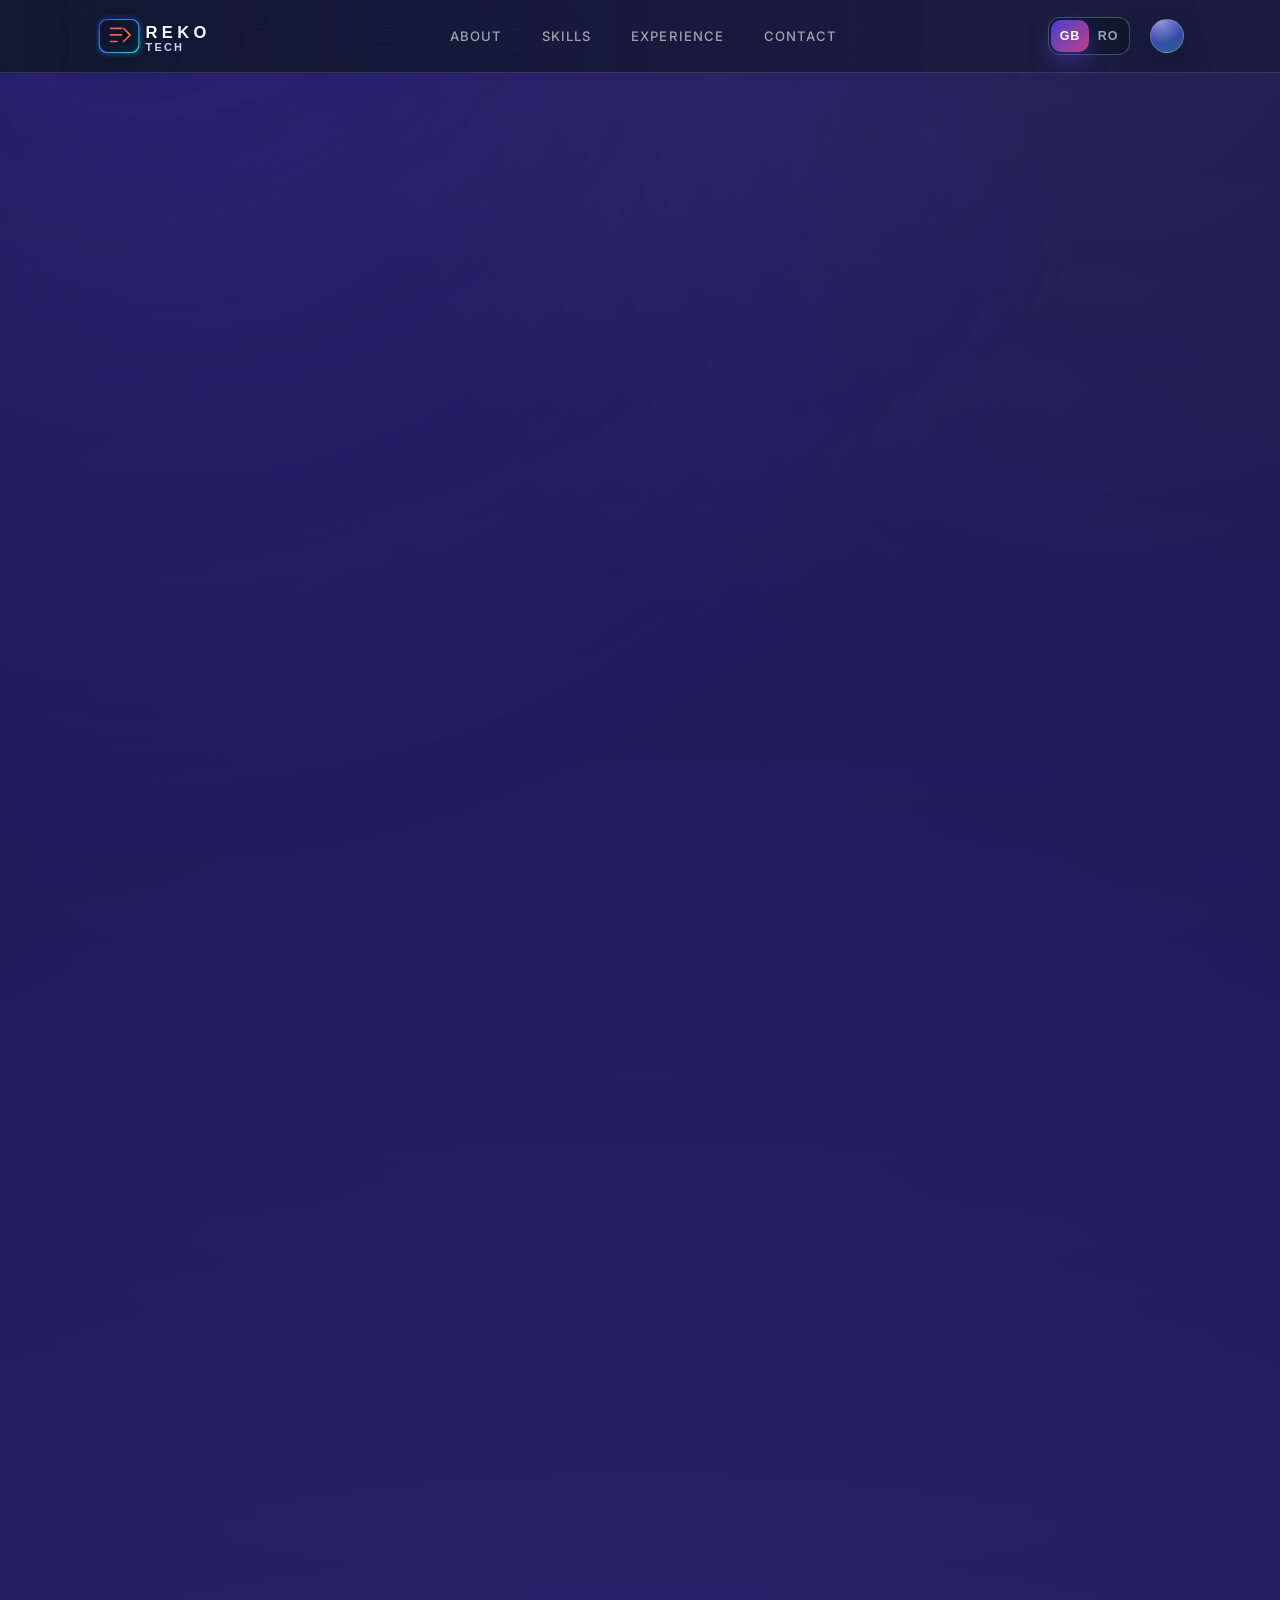
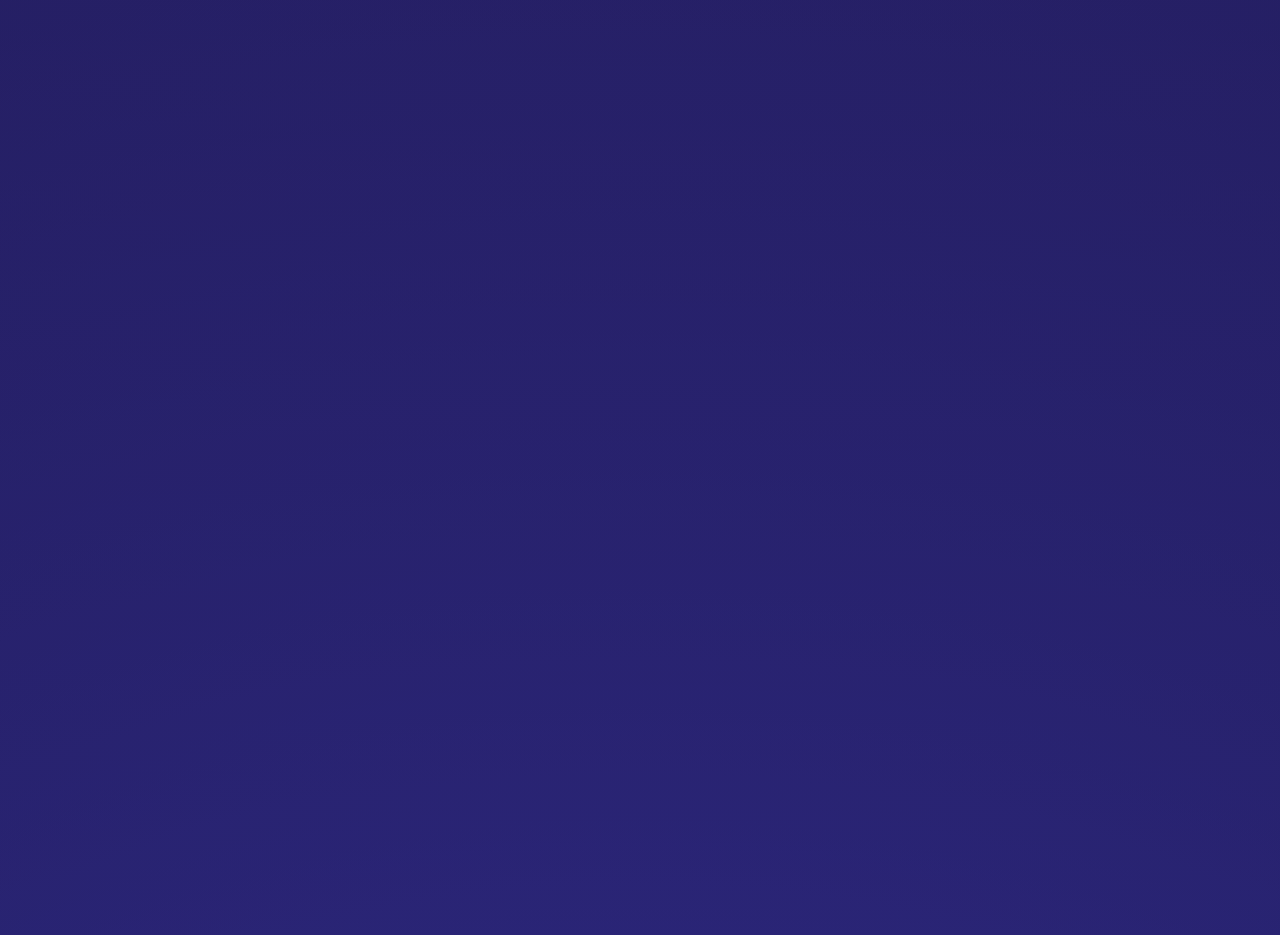
==== index.html @ 20caf622 "Add files via upload" ====
<!DOCTYPE html>
<html lang="en">
<head>
    <meta charset="UTF-8" />
    <meta name="viewport" content="width=device-width, initial-scale=1.0" />
    <title>Reko Tech</title>
    <link id="dynamic-favicon" rel="icon" type="image/svg+xml" href="" />
    <link rel="stylesheet" href="assets/css/styles.css" />
    <link rel="preconnect" href="https://fonts.googleapis.com" />
    <link rel="preconnect" href="https://fonts.gstatic.com" crossorigin />
    <link href="https://fonts.googleapis.com/css2?family=Inter:wght@300;400;500;600;700&display=swap" rel="stylesheet" />
</head>
<body>
    <div id="page-top"></div>
    <header class="site-header">
        <div class="page site-header-inner">
            <a class="site-logo" href="#page-top" aria-label="Reko Tech home">
                <img src="assets/img/reko-tech-logo.svg" alt="Reko Tech logo" />
            </a>
            <nav class="nav desktop-nav">
                <a href="#about" data-i18n="nav_about">About</a>
                <a href="#skills" data-i18n="nav_skills">Skills</a>
                <a href="#experience" data-i18n="nav_experience">Experience</a>
                <a href="#contact" data-i18n="nav_contact">Contact</a>
            </nav>
            <div class="header-actions">
                <button class="menu-toggle" aria-label="Toggle navigation" aria-controls="mobileNav" aria-expanded="false">
                    <span class="menu-line"></span>
                    <span class="menu-line"></span>
                    <span class="menu-line"></span>
                </button>
                <div class="lang-toggle" role="group" aria-label="Language toggle">
                    <button class="lang-btn active" type="button" data-lang="en" aria-pressed="true">GB</button>
                    <button class="lang-btn" type="button" data-lang="ro" aria-pressed="false">RO</button>
                </div>
                <button class="theme-toggle" aria-label="Toggle theme" data-i18n-aria="theme_toggle"></button>
            </div>
        </div>
    </header>
    <div class="mobile-nav-panel" id="mobileNav" aria-hidden="true">
        <div class="mobile-nav-glow"></div>
        <div class="mobile-nav-content">
            <div class="mobile-nav-header">
                <button class="mobile-nav-close" aria-label="Close navigation"></button>
            </div>
            <div class="mobile-nav-links">
                <a href="#page-top" data-i18n="nav_home">Home</a>
                <a href="#about" data-i18n="nav_about">About</a>
                <a href="#skills" data-i18n="nav_skills">Skills</a>
                <a href="#experience" data-i18n="nav_experience">Experience</a>
                <a href="#contact" data-i18n="nav_contact">Contact</a>
            </div>
        </div>
    </div>
    <div class="page">

        <main>
            <section class="hero" id="top">
                <div class="hero-grid">
                    <div class="hero-main">
                        <canvas class="hero-fluid hero-liquid"></canvas>
                        <p class="hero-tag" data-i18n="hero_tag">IT Consultant · Front-End · ServiceNow · Cloud · AI Prompt Engineer</p>
                        <h1 data-i18n="hero_title">IT professional turning complex problems into clean digital experiences.</h1>
                        <p class="hero-sub" data-i18n="hero_sub">
                            I help businesses design, build, and maintain modern web, mobile, and enterprise
                            solutions. From UX/UI to front-end and SQL, and on‑premise infrastructure.
                        </p>
                        <div class="hero-actions">
                            <a href="#contact" class="btn primary" data-i18n="hero_cta_primary">Contact me</a>
                            <a href="#experience" class="btn ghost" data-i18n="hero_cta_secondary">View 9 years of experience</a>
                        </div>
                        <div class="hero-meta">
                            <span data-i18n="hero_meta_1">9+ years in IT</span>
                            <span data-i18n="hero_meta_2">Web Developer &amp; Mobile</span>
                            <span data-i18n="hero_meta_3">Graphic Design &amp; Art</span>
                        </div>
                    </div>
                    <aside class="hero-card">
                        <canvas class="hero-fluid hero-liquid"></canvas>
                        <div class="hero-pill" data-i18n="hero_pill">Currently available for remote & on‑site work</div>
                        <h2 data-i18n="hero_card_title">Tech snapshot</h2>
                        <ul class="hero-list">
                            <li data-i18n="hero_li_1">Web design, UX/UI, presentation websites</li>
                            <li data-i18n="hero_li_2">Front end &amp; SQL development</li>
                            <li data-i18n="hero_li_3">WordPress, Shopify, custom integrations</li>
                            <li data-i18n="hero_li_4">ServiceNow development &amp; administration</li>
                            <li data-i18n="hero_li_5">Data manipulation, Excel analysis, automation</li>
                            <li data-i18n="hero_li_6">Mobile Applications Development</li>
                            <li data-i18n="hero_li_7">Local IT, Service Desk and Customer Service</li>
                            <li data-i18n="hero_li_8">Active Directory, Exchange, and other Microsoft products</li>
                            <li data-i18n="hero_li_9">Cloud Computing, AWS, Azure, and other cloud services</li>
                            <li data-i18n="hero_li_10">Graphic Design and art</li>
                        </ul>
                    </aside>
                </div>
            </section>

            <section class="section" id="about">
                <div class="section-header">
                    <h2 data-i18n="about_title">About</h2>
                    <p data-i18n="about_sub">9 years across web, infrastructure, and enterprise IT.</p>
                </div>
                <div class="about-grid">
                    <p data-i18n="about_body_1">
                        Hello, my name is Bogdan Cameniță and I am an IT professional with 9+ years of hands‑on experience across software
                        development, IT operations, and digital transformation. I move comfortably between
                        design, code, and infrastructure and a background in Customer Service.
                    </p>
                    <p data-i18n="about_body_2">
                        My work ranges from crafting fast, responsive presentation websites and mobile
                        apps to configuring ServiceNow, Active Directory, Exchange, and business
                        applications. I focus on reliable delivery, clear communication, and solutions that
                        are maintainable long‑term.
                    </p>
                </div>
            </section>

            <section class="section" id="skills">
                <div class="section-header">
                    <h2 data-i18n="skills_title">Core skills</h2>
                    <p data-i18n="skills_sub">End‑to‑end IT delivery, from pixels to production.</p>
                </div>
                <div class="pill-grid">
                    <article class="pill-card">
                        <h3 data-i18n="skills_card1_title">Web &amp; Mobile</h3>
                        <ul>
                            <li data-i18n="skills_card1_li1">Web design &amp; UX/UI</li>
                            <li data-i18n="skills_card1_li2">Front end &amp; back end development</li>
                            <li data-i18n="skills_card1_li3">Responsive presentation websites</li>
                            <li data-i18n="skills_card1_li4">Phone apps &amp; APIs</li>
                        </ul>
                    </article>
                    <article class="pill-card">
                        <h3 data-i18n="skills_card2_title">Platforms &amp; Integrations</h3>
                        <ul>
                            <li data-i18n="skills_card2_li1">WordPress, Shopify, custom themes</li>
                            <li data-i18n="skills_card2_li2">ServiceNow development &amp; administration</li>
                            <li data-i18n="skills_card2_li3">REST integrations &amp; automation</li>
                            <li data-i18n="skills_card2_li4">Microsoft Exchange, AD, SaaS tools</li>
                        </ul>
                    </article>
                    <article class="pill-card">
                        <h3 data-i18n="skills_card3_title">Business &amp; Data</h3>
                        <ul>
                            <li data-i18n="skills_card3_li1">Financial app setup (e.g. SmartBill)</li>
                            <li data-i18n="skills_card3_li2">Business application roll‑outs</li>
                            <li data-i18n="skills_card3_li3">Excel power‑user, data analysis</li>
                            <li data-i18n="skills_card3_li4">Data manipulation &amp; reporting</li>  
                        </ul>
                    </article>
                    <article class="pill-card">
                        <h3 data-i18n="skills_card4_title">IT Operations</h3>
                        <ul>
                            <li data-i18n="skills_card4_li1">Windows installation &amp; licensing</li>
                            <li data-i18n="skills_card4_li2">Asset management &amp; inventory</li>
                            <li data-i18n="skills_card4_li3">On‑prem &amp; hybrid environments</li>
                            <li data-i18n="skills_card4_li4">Monitoring, troubleshooting</li>
                            <li data-i18n="skills_card4_li5">Local IT, Service Desk and Customer Service</li>
                        </ul>
                    </article>
                </div>
            </section>

            <section class="section" id="experience">
                <div class="section-header">
                    <h2 data-i18n="experience_title">Experience</h2>
                </div>
                <div class="timeline">
                    <article class="timeline-item">
                        <div class="timeline-meta">
                            <span class="timeline-period" data-i18n="exp1_period">Jan 2025 – Present</span>
                            <span class="timeline-role" data-i18n="exp1_role">Senior Technical Engineer – Aurachain</span>
                        </div>
                        <p data-i18n="exp1_desc">
                            Operating the Aurachain low-code platform, troubleshooting and resolving
                            production incidents, and implementing applications on Aurachain.
                        </p>
                    </article>
                    <article class="timeline-item">
                        <div class="timeline-meta">
                            <span class="timeline-period" data-i18n="exp2_period">Feb 2022 – May 2024</span>
                            <span class="timeline-role" data-i18n="exp2_role">Senior Technical Engineer – Oracle Romania, Bucharest</span>
                        </div>
                        <p data-i18n="exp2_desc">
                            Part of the EMEA Fusion B2B Service team, covering Fusion Service Cloud components
                            and performance issues to ensure a smooth and reliable customer experience.
                            Worked with HCM, SCM, Finance and other Oracle Fusion Cloud applications.
                        </p>
                    </article>
                    <article class="timeline-item">
                        <div class="timeline-meta">
                            <span class="timeline-period" data-i18n="exp3_period">Jul 2021 – Aug 2021</span>
                            <span class="timeline-role" data-i18n="exp3_role">ServiceNow Developer – Infosys, Bucharest</span>
                        </div>
                        <p data-i18n="exp3_desc">
                            Developed and configured ServiceNow modules and workflows, implemented catalog
                            items and custom business rules, and supported integrations with existing IT
                            systems while following best practices and documentation standards.
                        </p>
                    </article>
                    <article class="timeline-item">
                        <div class="timeline-meta">
                            <span class="timeline-period" data-i18n="exp4_period">Nov 2020 – Apr 2021</span>
                            <span class="timeline-role" data-i18n="exp4_role">ServiceNow Administrator – Stefanini, Bucharest</span>
                        </div>
                        <p data-i18n="exp4_desc">
                            Administered and optimized ServiceNow instances, customized forms and lists,
                            maintained user and group management, and supported incident, problem and change
                            management processes for enterprise customers.
                        </p>
                    </article>
                    <article class="timeline-item">
                        <div class="timeline-meta">
                            <span class="timeline-period" data-i18n="exp5_period">Dec 2018 – Nov 2020</span>
                            <span class="timeline-role" data-i18n="exp5_role">Service Desk Engineer L1/2 – Stefanini, Bucharest</span>
                        </div>
                        <p data-i18n="exp5_desc">
                            Provided L1/L2 support for end users, troubleshooting hardware, software, and
                            network issues, documenting incidents, and collaborating with higher-level teams
                            to restore services within agreed SLAs.
                        </p>
                    </article>
                    <article class="timeline-item">
                        <div class="timeline-meta">
                            <span class="timeline-period" data-i18n="exp6_period">Sep 2016 – Mar 2018</span>
                            <span class="timeline-role" data-i18n="exp6_role">Spirit Order Support Escalations – CGS Romania</span>
                        </div>
                        <p data-i18n="exp6_desc">
                            Handled complex Order Management escalations, investigated incidents across
                            billing, logistics, and delivery flows, and acted as a point of contact between
                            customers and internal technical teams.
                        </p>
                    </article>
                </div>
            </section>

            <section class="section" id="contact">
                <div class="section-header">
                    <h2 data-i18n="contact_title">Contact</h2>
                    <p data-i18n="contact_sub">Tell me briefly what you need and I’ll get back with concrete options.</p>
                </div>
                <div class="contact-grid">
                    <form
                        id="contactForm"
                        class="contact-form"
                        name="contact"
                        method="POST"
                        data-netlify="true"
                        netlify-honeypot="bot-field"
                        autocomplete="on"
                    >
                        <input type="hidden" name="form-name" value="contact" />
                        <div class="honeypot" aria-hidden="true">
                            <label>
                                Don’t fill this out if you’re human:
                                <input name="bot-field" type="text" tabindex="-1" />
                            </label>
                        </div>
                        <div class="field-row">
                            <div class="field">
                                <label for="name" data-i18n="contact_name_label">Name</label>
                                <input id="name" name="name" type="text" placeholder="Your name" data-i18n-placeholder="contact_name_placeholder" required />
                            </div>
                            <div class="field">
                                <label for="email" data-i18n="contact_email_label">Email</label>
                                <input id="email" name="email" type="email" placeholder="you@example.com" data-i18n-placeholder="contact_email_placeholder" required />
                            </div>
                        </div>
                        <div class="field-row">
                            <div class="field">
                                <label for="company" data-i18n="contact_company_label">Company (optional)</label>
                                <input id="company" name="company" type="text" placeholder="Your company" data-i18n-placeholder="contact_company_placeholder" />
                            </div>
                            <div class="field">
                                <label for="topic" data-i18n="contact_topic_label">What do you need?</label>
                                <select id="topic" name="topic">
                                    <option data-i18n="contact_topic_opt1">Presentation website</option>
                                    <option data-i18n="contact_topic_opt2">Full‑stack project</option>
                                    <option data-i18n="contact_topic_opt3">ServiceNow / ITSM</option>
                                    <option data-i18n="contact_topic_opt4">Data &amp; Excel / reporting</option>
                                    <option data-i18n="contact_topic_opt5">IT infrastructure &amp; setup</option>
                                    <option data-i18n="contact_topic_opt6">Other / not sure yet</option>
                                </select>
                            </div>
                        </div>
                        <div class="field">
                            <label for="message" data-i18n="contact_message_label">Project details</label>
                            <textarea id="message" name="message" rows="4" placeholder="Short description, goals, timelines..." data-i18n-placeholder="contact_message_placeholder"></textarea>
                        </div>
                        <button class="btn primary full" type="submit" data-i18n="contact_submit">Send request</button>
                        <p class="form-status" id="contactStatus" aria-live="polite"></p>
                    </form>
                    <aside class="contact-aside">
                        <h3 data-i18n="contact_links_title">Direct links</h3>
                        <div class="contact-links">
                            <a class="contact-link-card github" href="https://github.com/bogdanca" target="_blank" rel="noopener">
                                <span class="contact-icon">GH</span>
                                <div class="contact-link-body">
                                    <strong data-i18n="contact_github_title">GitHub</strong>
                                    <p data-i18n="contact_github_desc">Peek at current builds, experiments, and in-progress ideas.</p>
                                </div>
                                <span class="contact-link-arrow">↗</span>
                            </a>
                            <a class="contact-link-card linkedin" href="https://www.linkedin.com/in/bogdan-camenita" target="_blank" rel="noopener">
                                <span class="contact-icon">in</span>
                                <div class="contact-link-body">
                                    <strong data-i18n="contact_linkedin_title">LinkedIn</strong>
                                    <p data-i18n="contact_linkedin_desc">See recommendations, roles, and the full IT journey.</p>
                                </div>
                                <span class="contact-link-arrow">↗</span>
                            </a>
                            <a
                                class="contact-link-card gmail"
                                href="#"
                                data-email="Y2FtZW5pdGFib2dkYW5AZ21haWwuY29t"
                                data-email-scheme="mailto"
                            >
                                <span class="contact-icon">✉</span>
                                <div class="contact-link-body">
                                    <strong data-i18n="contact_gmail_title">Gmail</strong>
                                    <p data-i18n="contact_gmail_desc">Drop a direct brief and get a reply with tailored next steps.</p>
                                </div>
                                <span class="contact-link-arrow">→</span>
                            </a>
                        </div>
                    </aside>
                </div>
            </section>

        </main>

        <footer class="site-footer">
            <span>© <span id="year"></span> <span data-i18n="footer_note">Reko Tech. All rights reserved.</span></span>
        </footer>
    </div>

    <script src="assets/js/main.js"></script>
</body>
</html>
---- assets/css/styles.css ----
:root {
  --bg: #050816;
  --bg-elevated: #070b1c;
  --bg-soft: #0e1224;
  --accent: #4f46e5;
  --accent-soft: rgba(79, 70, 229, 0.2);
  --accent-strong: #a855f7;
  --text: #f9fafb;
  --text-soft: #9ca3af;
  --border-subtle: rgba(148, 163, 184, 0.25);
  --shadow-soft: 0 18px 60px rgba(15, 23, 42, 0.75);
  --radius-lg: 18px;
  --radius-pill: 999px;
  --nav-blur: blur(20px);
  --bg-grad-highlight: #1c1440;
  --bg-grad-base: #050816;
  --bg-pulse-color: rgba(79, 70, 229, 0.28);
  --pulse-speed: 1.9s;
  --tilt-rotate-pitch: 0deg;
  --tilt-rotate-roll: 0deg;
  --tilt-shift-x: 0px;
  --tilt-shift-y: 0px;
  --tilt-bg-shift-x: 0px;
  --tilt-bg-shift-y: 0px;
  --bg-pointer-x: 50%;
  --bg-pointer-y: 30%;
  --bg-pointer-color-rgb: 79, 70, 229;
  --liquid-shift-multiplier: 1;
  --liquid-rotate-multiplier: 1;
}

@media (pointer: coarse) {
  :root {
    --liquid-shift-multiplier: 2.4;
    --liquid-rotate-multiplier: 1.8;
  }
}

html.theme-2 {
  /* Green / teal variant */
  --bg: #020617;
  --bg-elevated: #020617;
  --bg-soft: #020617;
  --accent: #22c55e;
  --accent-soft: rgba(34, 197, 94, 0.22);
  --accent-strong: #22d3ee;
  --text: #f9fafb;
  --text-soft: #9ca3af;
  --border-subtle: rgba(55, 65, 81, 0.7);
  --bg-pointer-color-rgb: 34, 197, 94;
}

html.theme-3 {
  /* Warm orange / amber variant */
  --bg: #030712;
  --bg-elevated: #090814;
  --bg-soft: #111827;
  --accent: #f97316;
  --accent-soft: rgba(249, 115, 22, 0.2);
  --accent-strong: #facc15;
  --text: #fefce8;
  --text-soft: #fbbf24;
  --border-subtle: rgba(251, 191, 36, 0.45);
  --bg-pointer-color-rgb: 249, 115, 22;
}

html.theme-4 {
  /* Blue / cyan variant */
  --bg: #020617;
  --bg-elevated: #020617;
  --bg-soft: #0b1220;
  --accent: #3b82f6;
  --accent-soft: rgba(59, 130, 246, 0.22);
  --accent-strong: #22d3ee;
  --text: #e0f2fe;
  --text-soft: #93c5fd;
  --border-subtle: rgba(59, 130, 246, 0.45);
  --bg-pointer-color-rgb: 59, 130, 246;
}

html.theme-5 {
  /* Magenta / purple variant */
  --bg: #050013;
  --bg-elevated: #080021;
  --bg-soft: #13072e;
  --accent: #ec4899;
  --accent-soft: rgba(236, 72, 153, 0.22);
  --accent-strong: #a855f7;
  --text: #fdf2ff;
  --text-soft: #f9a8d4;
  --border-subtle: rgba(236, 72, 153, 0.45);
  --bg-pointer-color-rgb: 236, 72, 153;
}

* {
  box-sizing: border-box;
  user-select: none;
}

html,
body {
  margin: 0;
  padding: 0;
  font-family: "Inter", system-ui, -apple-system, BlinkMacSystemFont, "Segoe UI", sans-serif;
  color: var(--text);
}

body {
  min-height: 100vh;
  background:
      radial-gradient(circle at var(--bg-pointer-x) var(--bg-pointer-y),
        rgba(var(--bg-pointer-color-rgb), 0.55) 0%,
        rgba(var(--bg-pointer-color-rgb), 0.35) 18%,
        rgba(var(--bg-pointer-color-rgb), 0.12) 42%,
        rgba(var(--bg-pointer-color-rgb), 0.04) 60%,
        transparent 75%),
      radial-gradient(circle at top, var(--bg-grad-highlight) 0%, var(--bg-grad-base) 45%, #000 100%);
  position: relative;
  z-index: 0;
  overflow-x: hidden;
}

body::before {
  content: "";
  position: fixed;
  inset: -10% -10% 0 -10%;
  background: radial-gradient(circle at 20% 0%, var(--bg-pulse-color), transparent 60%),
    radial-gradient(circle at 80% 10%, rgba(255, 255, 255, 0.05), transparent 50%);
  z-index: -1;
  pointer-events: none;
  filter: blur(0px);
  opacity: 0.85;
  animation: bgPulse var(--pulse-speed) ease-in-out infinite;
  transform: translate3d(var(--tilt-bg-shift-x), var(--tilt-bg-shift-y), 0) scale(1.05);
  transition: transform 0.45s ease;
}

body.mobile-nav-open {
  overflow: hidden;
}

body.fast-heartbeat {
  --pulse-speed: 1.2s;
}

body.tilt-enabled .hero-liquid {
  will-change: transform;
  transform: translate3d(
      calc(var(--tilt-shift-x) * var(--liquid-shift-multiplier)),
      calc(var(--tilt-shift-y) * var(--liquid-shift-multiplier)),
      0)
    rotateX(calc(var(--tilt-rotate-pitch) * var(--liquid-rotate-multiplier)))
    rotateY(calc(var(--tilt-rotate-roll) * var(--liquid-rotate-multiplier)));
  transition: transform 0.25s ease;
}

@keyframes bgPulse {
  0% {
    transform: scale(1);
  }
  50% {
    transform: scale(1.05);
  }
  100% {
    transform: scale(1);
  }
}

.page {
  max-width: 1120px;
  margin: 0 auto;
  padding: 0 16px 40px;
}

.site-header .page {
  padding: 0 16px;
}

.section {
  margin-top: 72px;
  content-visibility: auto;
  contain-intrinsic-size: auto 640px;
}

.section-header {
  display: flex;
  flex-direction: column;
  gap: 4px;
  margin-bottom: 24px;
}

#about .section-header {
  align-items: center;
  text-align: center;
}

#skills .section-header {
  align-items: center;
  text-align: center;
}

#experience .section-header {
  align-items: center;
  text-align: center;
}

#contact .section-header {
  align-items: center;
  text-align: center;
}

.section-header h2 {
  font-size: 1.15rem;
  text-transform: uppercase;
  letter-spacing: 0.12em;
  color: var(--text-soft);
}

.section-header p {
  margin: 0;
  font-size: 1.1rem;
  color: var(--text);
}

.site-header {
  position: sticky;
  top: 0;
  z-index: 20;
  padding: 10px 0;
  margin: 0 0 28px;
  background: linear-gradient(to right, rgba(15, 23, 42, 0.9), rgba(15, 23, 42, 0.5));
  backdrop-filter: var(--nav-blur);
  border-bottom: 1px solid rgba(148, 163, 184, 0.25);
}

.site-header-inner {
  display: flex;
  align-items: center;
  justify-content: space-between;
  gap: 16px;
}

.site-logo {
  display: inline-flex;
  align-items: center;
  justify-content: flex-start;
  padding: 4px 0;
  position: relative;
  isolation: isolate;
}

.site-logo::after {
  content: "";
  position: absolute;
  inset: -6px;
  border-radius: 16px;
  background: radial-gradient(circle, rgba(79, 70, 229, 0.25), transparent 60%);
  opacity: 0;
  transition: opacity 0.3s ease, transform 0.3s ease;
  z-index: -1;
}

.site-logo img {
  height: 44px;
  width: auto;
  display: block;
  filter: drop-shadow(0 8px 18px rgba(15, 23, 42, 0.7));
  transition: transform 0.4s ease;
}

.site-logo:hover::after {
  opacity: 1;
  transform: scale(1.08);
}

.site-logo:hover img {
  transform: translateY(-2px) scale(1.01);
}

.header-actions {
  display: flex;
  align-items: center;
  gap: 12px;
}

.lang-toggle {
  display: inline-flex;
  align-items: center;
  border-radius: 12px;
  padding: 2px;
  background: rgba(15, 23, 42, 0.65);
  border: 1px solid rgba(148, 163, 184, 0.4);
  box-shadow: inset 0 0 10px rgba(15, 23, 42, 0.6);
  margin-right: 8px;
}

.lang-btn {
  width: 38px;
  height: 32px;
  border: none;
  border-radius: 10px;
  background: transparent;
  color: var(--text-soft);
  font-size: 0.78rem;
  font-weight: 600;
  letter-spacing: 0.08em;
  text-transform: uppercase;
  cursor: pointer;
  transition: color 0.2s ease, background 0.2s ease, box-shadow 0.2s ease;
}

.lang-btn.active {
  background: linear-gradient(135deg, rgba(79, 70, 229, 0.9), rgba(236, 72, 153, 0.8));
  color: white;
  box-shadow: 0 10px 22px rgba(79, 70, 229, 0.45);
}

.lang-btn:not(.active):hover {
  color: var(--text);
}

@media (max-width: 720px) {
  .header-actions {
    gap: 10px;
  }

  .lang-toggle {
    order: 1;
  }

  .theme-toggle {
    order: 2;
    margin-left: 0;
  }

  .menu-toggle {
    order: 3;
  }
}

.logo-mark {
  width: 36px;
  height: 36px;
  border-radius: 12px;
  border: 1px solid rgba(148, 163, 184, 0.5);
  display: flex;
  align-items: center;
  justify-content: center;
  font-weight: 600;
  font-size: 0.85rem;
  letter-spacing: 0.18em;
  text-transform: uppercase;
  background: radial-gradient(circle at top left, rgba(79, 70, 229, 0.32), transparent 65%);
}

.nav {
  flex: 1;
  display: flex;
  align-items: center;
  justify-content: center;
  gap: 12px;
}

.menu-toggle {
  display: none;
  width: 42px;
  height: 42px;
  border-radius: 14px;
  border: 1px solid rgba(148, 163, 184, 0.45);
  background: radial-gradient(circle at 30% 15%, rgba(248, 250, 252, 0.18), transparent 65%),
    linear-gradient(145deg, rgba(6, 11, 25, 0.95), rgba(15, 23, 42, 0.85));
  box-shadow: 0 12px 28px rgba(2, 6, 23, 0.65);
  cursor: pointer;
  position: relative;
  overflow: hidden;
  transition: transform 0.2s ease, box-shadow 0.2s ease, border-color 0.2s ease;
}

.menu-toggle::after {
  content: "";
  position: absolute;
  inset: 0;
  border-radius: inherit;
  background: radial-gradient(circle at 70% 0%, rgba(79, 70, 229, 0.32), transparent 55%);
  mix-blend-mode: screen;
  pointer-events: none;
}

.menu-toggle .menu-line {
  position: absolute;
  left: 50%;
  width: 24px;
  height: 2px;
  background: linear-gradient(90deg, var(--accent), var(--accent-strong));
  border-radius: 999px;
  box-shadow: 0 0 8px rgba(79, 70, 229, 0.5);
  transform-origin: center;
  transition: transform 0.3s ease, opacity 0.3s ease;
}

.menu-toggle .menu-line:nth-child(1) {
  transform: translate(-50%, -8px);
}

.menu-toggle .menu-line:nth-child(2) {
  transform: translate(-50%, 0);
}

.menu-toggle .menu-line:nth-child(3) {
  transform: translate(-50%, 8px);
}

.menu-toggle.active {
  border-color: rgba(236, 72, 153, 0.7);
  box-shadow: 0 16px 36px rgba(236, 72, 153, 0.25);
}

.menu-toggle.active .menu-line:nth-child(1) {
  transform: translate(-50%, 0) rotate(45deg);
}

.menu-toggle.active .menu-line:nth-child(2) {
  opacity: 0;
}

.menu-toggle.active .menu-line:nth-child(3) {
  transform: translate(-50%, 0) rotate(-45deg);
}

.theme-toggle {
  margin-left: auto;
}

.nav a {
  position: relative;
  display: inline-flex;
  align-items: center;
  justify-content: center;
  font-size: 0.82rem;
  font-weight: 500;
  letter-spacing: 0.08em;
  text-transform: uppercase;
  color: var(--text-soft);
  text-decoration: none;
  padding: 7px 14px;
  border-radius: 999px;
  overflow: hidden;
  transition: color 0.18s ease, background 0.18s ease;
}

.nav a:hover {
  color: var(--text);
  background: rgba(15, 23, 42, 0.9);
}

.mobile-nav-panel {
  position: fixed;
  inset: 0;
  z-index: 19;
  pointer-events: none;
  opacity: 0;
  transition: opacity 0.3s ease;
}

.mobile-nav-panel.active {
  pointer-events: auto;
  opacity: 1;
}

.mobile-nav-glow {
  position: absolute;
  inset: 0;
  background: radial-gradient(circle at top, rgba(15, 23, 42, 0.85), rgba(2, 6, 23, 0.98));
  backdrop-filter: blur(14px);
}

.mobile-nav-content {
  position: absolute;
  top: 58px;
  right: 16px;
  left: 16px;
  border-radius: 18px;
  padding: 20px;
  border: 1px solid rgba(148, 163, 184, 0.4);
  background: linear-gradient(145deg, rgba(15, 23, 42, 0.98), rgba(15, 23, 42, 0.92));
  box-shadow: 0 28px 70px rgba(2, 6, 23, 0.55);
  transform: translateY(-12px);
  opacity: 0;
  transition: transform 0.35s cubic-bezier(0.22, 1, 0.36, 1), opacity 0.25s ease;
}

.mobile-nav-panel.active .mobile-nav-content {
  transform: translateY(0);
  opacity: 1;
}

.mobile-nav-header {
  display: flex;
  align-items: center;
  justify-content: space-between;
  margin-bottom: 14px;
}

.mobile-nav-header p {
  text-transform: uppercase;
  letter-spacing: 0.2em;
  font-size: 0.75rem;
  color: rgba(226, 232, 240, 0.8);
  margin: 0;
}

.mobile-nav-close {
  width: 32px;
  height: 32px;
  border-radius: 10px;
  border: 1px solid rgba(148, 163, 184, 0.5);
  background: linear-gradient(120deg, rgba(15, 23, 42, 0.95), rgba(15, 23, 42, 0.85));
  position: relative;
  cursor: pointer;
}

.mobile-nav-close::before,
.mobile-nav-close::after {
  content: "";
  position: absolute;
  top: 50%;
  left: 50%;
  width: 14px;
  height: 1.6px;
  background: linear-gradient(90deg, #f97316, #a855f7);
  transform-origin: center;
}

.mobile-nav-close::before {
  transform: translate(-50%, -50%) rotate(45deg);
}

.mobile-nav-close::after {
  transform: translate(-50%, -50%) rotate(-45deg);
}

.mobile-nav-links {
  display: flex;
  flex-direction: column;
  gap: 12px;
  margin-bottom: 18px;
}

.mobile-nav-links a {
  display: flex;
  align-items: center;
  justify-content: space-between;
  padding: 12px 14px;
  border-radius: 12px;
  text-decoration: none;
  color: var(--text);
  background: rgba(15, 23, 42, 0.7);
  border: 1px solid rgba(148, 163, 184, 0.35);
  transition: transform 0.18s ease, border-color 0.18s ease;
}

.mobile-nav-links a::after {
  content: "→";
  font-size: 0.8rem;
  color: var(--text-soft);
}

.mobile-nav-links a:hover {
  transform: translateX(4px);
  border-color: rgba(236, 72, 153, 0.8);
}

.mobile-nav-cta {
  border-radius: 14px;
  padding: 14px;
  border: 1px dashed rgba(148, 163, 184, 0.5);
  text-align: center;
  background: rgba(15, 23, 42, 0.8);
}

.mobile-nav-cta p {
  margin: 10px 0 0;
  font-size: 0.78rem;
  color: var(--text-soft);
}

body.mobile-nav-open {
  overflow: hidden;
}

.theme-toggle {
  width: 34px;
  height: 34px;
  border-radius: 999px;
  border: 1px solid rgba(148, 163, 184, 0.45);
  background: radial-gradient(circle at 30% 0%, rgba(244, 244, 245, 0.48), transparent 60%),
    radial-gradient(circle at 70% 120%, rgba(56, 189, 248, 0.42), rgba(79, 70, 229, 0.8));
  box-shadow: 0 10px 30px rgba(15, 23, 42, 0.65);
  cursor: pointer;
  animation: heartbeat var(--pulse-speed) ease-in-out infinite;
}

@keyframes heartbeat {
  0% {
    transform: scale(1);
    box-shadow: 0 10px 30px rgba(15, 23, 42, 0.6);
  }
  25% {
    transform: scale(1.04);
    box-shadow: 0 12px 32px rgba(79, 70, 229, 0.75);
  }
  40% {
    transform: scale(0.99);
    box-shadow: 0 9px 26px rgba(15, 23, 42, 0.65);
  }
  60% {
    transform: scale(1.03);
    box-shadow: 0 11px 31px rgba(79, 70, 229, 0.72);
  }
  100% {
    transform: scale(1);
    box-shadow: 0 10px 30px rgba(15, 23, 42, 0.6);
  }
}

@keyframes bgPulse {
  0% {
    transform: scale(1);
    opacity: 0.75;
    filter: blur(0px);
  }
  25% {
    transform: scale(1.015);
    opacity: 0.92;
    filter: blur(1px);
  }
  50% {
    transform: scale(1.03);
    opacity: 1;
    filter: blur(2px);
  }
  75% {
    transform: scale(1.015);
    opacity: 0.92;
    filter: blur(1px);
  }
  100% {
    transform: scale(1);
    opacity: 0.75;
    filter: blur(0px);
  }
}

html.theme-2 {
  --bg-grad-highlight: #032c1a;
  --bg-grad-base: #010b05;
  --bg-pulse-color: rgba(34, 197, 94, 0.25);
}

html.theme-2 .hero-main {
  background: radial-gradient(circle at top left, rgba(34, 197, 94, 0.4), transparent 55%),
    radial-gradient(circle at bottom right, rgba(34, 211, 238, 0.38), transparent 50%),
    linear-gradient(to bottom right, rgba(15, 23, 42, 0.98), rgba(15, 23, 42, 0.95));
}

html.theme-2 .hero-list li::before {
  background: radial-gradient(circle, #22c55e, #22d3ee);
}

html.theme-2 .pill-card {
  background: radial-gradient(circle at top left, rgba(34, 197, 94, 0.25), transparent 60%),
    linear-gradient(to bottom right, rgba(15, 23, 42, 0.98), rgba(15, 23, 42, 0.9));
}

html.theme-2 .service-card {
  background: radial-gradient(circle at top right, rgba(34, 211, 238, 0.18), transparent 55%),
    linear-gradient(to bottom right, rgba(15, 23, 42, 0.98), rgba(15, 23, 42, 0.92));
}

html.theme-2 .timeline-item::before {
  background: radial-gradient(circle, rgba(34, 197, 94, 0.6), transparent 70%);
}

html.theme-2 .theme-toggle {
  border-color: rgba(74, 222, 128, 0.9);
  background: radial-gradient(circle at 30% 0%, rgba(236, 253, 245, 0.7), transparent 55%),
    radial-gradient(circle at 70% 120%, rgba(34, 197, 94, 0.6), rgba(34, 211, 238, 0.7));
}

html.theme-3 {
  --bg-grad-highlight: #301306;
  --bg-grad-base: #090611;
  --bg-pulse-color: rgba(249, 115, 22, 0.28);
}

html.theme-3 .hero-main {
  background: radial-gradient(circle at top left, rgba(249, 115, 22, 0.45), transparent 55%),
    radial-gradient(circle at bottom right, rgba(250, 204, 21, 0.35), transparent 50%),
    linear-gradient(to bottom right, rgba(24, 20, 14, 0.98), rgba(15, 23, 42, 0.96));
}

html.theme-3 .hero-list li::before {
  background: radial-gradient(circle, #f97316, #facc15);
}

html.theme-3 .pill-card {
  background: radial-gradient(circle at top left, rgba(249, 115, 22, 0.28), transparent 60%),
    linear-gradient(to bottom right, rgba(24, 20, 14, 0.98), rgba(15, 23, 42, 0.92));
}

html.theme-3 .service-card {
  background: radial-gradient(circle at top right, rgba(250, 204, 21, 0.18), transparent 55%),
    linear-gradient(to bottom right, rgba(24, 20, 14, 0.98), rgba(15, 23, 42, 0.92));
}

html.theme-3 .timeline-item::before {
  background: radial-gradient(circle, rgba(249, 115, 22, 0.6), transparent 70%);
}

html.theme-3 .theme-toggle {
  border-color: rgba(251, 191, 36, 0.9);
  background: radial-gradient(circle at 30% 0%, rgba(254, 249, 195, 0.9), transparent 55%),
    radial-gradient(circle at 70% 120%, rgba(249, 115, 22, 0.7), rgba(250, 204, 21, 0.7));
}

html.theme-4 {
  --bg-grad-highlight: #081a3d;
  --bg-grad-base: #020617;
  --bg-pulse-color: rgba(59, 130, 246, 0.25);
}

html.theme-4 .hero-main {
  background: radial-gradient(circle at top left, rgba(59, 130, 246, 0.5), transparent 55%),
    radial-gradient(circle at bottom right, rgba(34, 211, 238, 0.35), transparent 50%),
    linear-gradient(to bottom right, rgba(15, 23, 42, 0.98), rgba(15, 23, 42, 0.96));
}

html.theme-4 .hero-list li::before {
  background: radial-gradient(circle, #3b82f6, #22d3ee);
}

html.theme-4 .pill-card {
  background: radial-gradient(circle at top left, rgba(59, 130, 246, 0.28), transparent 60%),
    linear-gradient(to bottom right, rgba(15, 23, 42, 0.98), rgba(15, 23, 42, 0.9));
}

html.theme-4 .service-card {
  background: radial-gradient(circle at top right, rgba(37, 99, 235, 0.18), transparent 55%),
    linear-gradient(to bottom right, rgba(15, 23, 42, 0.98), rgba(15, 23, 42, 0.92));
}

html.theme-4 .timeline-item::before {
  background: radial-gradient(circle, rgba(37, 99, 235, 0.6), transparent 70%);
}

html.theme-4 .theme-toggle {
  border-color: rgba(59, 130, 246, 0.9);
  background: radial-gradient(circle at 30% 0%, rgba(219, 234, 254, 0.9), transparent 55%),
    radial-gradient(circle at 70% 120%, rgba(59, 130, 246, 0.7), rgba(34, 211, 238, 0.7));
}

html.theme-5 {
  --bg-grad-highlight: #2b0b26;
  --bg-grad-base: #050013;
  --bg-pulse-color: rgba(236, 72, 153, 0.28);
}

html.theme-5 .hero-main {
  background: radial-gradient(circle at top left, rgba(236, 72, 153, 0.5), transparent 55%),
    radial-gradient(circle at bottom right, rgba(168, 85, 247, 0.45), transparent 50%),
    linear-gradient(to bottom right, rgba(15, 23, 42, 0.98), rgba(15, 23, 42, 0.96));
}

html.theme-5 .hero-list li::before {
  background: radial-gradient(circle, #ec4899, #a855f7);
}

html.theme-5 .pill-card {
  background: radial-gradient(circle at top left, rgba(236, 72, 153, 0.28), transparent 60%),
    linear-gradient(to bottom right, rgba(15, 23, 42, 0.98), rgba(15, 23, 42, 0.9));
}

html.theme-5 .service-card {
  background: radial-gradient(circle at top right, rgba(192, 38, 211, 0.22), transparent 55%),
    linear-gradient(to bottom right, rgba(15, 23, 42, 0.98), rgba(15, 23, 42, 0.92));
}

html.theme-5 .timeline-item::before {
  background: radial-gradient(circle, rgba(236, 72, 153, 0.6), transparent 70%);
}

html.theme-5 .theme-toggle {
  border-color: rgba(236, 72, 153, 0.9);
  background: radial-gradient(circle at 30% 0%, rgba(253, 242, 248, 0.9), transparent 55%),
    radial-gradient(circle at 70% 120%, rgba(236, 72, 153, 0.7), rgba(168, 85, 247, 0.7));
}

.hero {
  margin-top: 20px;
  content-visibility: auto;
  contain-intrinsic-size: auto 560px;
}

.hero-grid {
  display: grid;
  grid-template-columns: minmax(0, 2.1fr) minmax(0, 1.4fr);
  gap: 24px;
}

.hero-main {
  padding: 26px 22px 24px;
  border-radius: 20px;
  background: radial-gradient(circle at top left, rgba(59, 130, 246, 0.45), transparent 55%),
    radial-gradient(circle at bottom right, rgba(236, 72, 153, 0.35), transparent 50%),
    linear-gradient(to bottom right, rgba(15, 23, 42, 0.95), rgba(15, 23, 42, 0.98));
  box-shadow: var(--shadow-soft);
  border: 1px solid rgba(148, 163, 184, 0.5);
  position: relative;
  overflow: hidden;
}

.hero-main canvas.hero-fluid {
  position: absolute;
  inset: 0;
  width: 100%;
  height: 100%;
  pointer-events: none;
  z-index: 0;
  mix-blend-mode: screen;
}

.hero-main > * {
  position: relative;
  z-index: 1;
}

.hero-card {
  position: relative;
  overflow: hidden;
}

.hero-card canvas.hero-fluid {
  position: absolute;
  inset: 0;
  width: 100%;
  height: 100%;
  pointer-events: none;
  z-index: 0;
  mix-blend-mode: screen;
}

.hero-card > * {
  position: relative;
  z-index: 1;
}

.hero-main::before {
  content: "";
  position: absolute;
  inset: -40%;
  background: radial-gradient(circle, rgba(248, 250, 252, 0.03) 0, transparent 65%);
  opacity: 0.9;
  mix-blend-mode: soft-light;
  pointer-events: none;
}

.hero-tag {
  font-size: 0.8rem;
  letter-spacing: 0.2em;
  text-transform: uppercase;
  color: rgba(226, 232, 240, 0.9);
  margin: 0 0 10px;
  display: inline-flex;
  flex-wrap: wrap;
  gap: 0.35em;
}

.hero-main h1 {
  margin: 0 0 10px;
  font-size: clamp(1.9rem, 2.4vw, 2.4rem);
  line-height: 1.2;
}

.hero-sub {
  margin: 0 0 18px;
  font-size: 0.98rem;
  color: rgba(226, 232, 240, 0.9);
}

.hero-actions {
  display: flex;
  flex-wrap: wrap;
  gap: 10px;
  margin-bottom: 18px;
}

.btn {
  border-radius: 999px;
  border: 1px solid transparent;
  padding: 8px 16px;
  font-size: 0.9rem;
  font-weight: 500;
  cursor: pointer;
  text-decoration: none;
  display: inline-flex;
  align-items: center;
  justify-content: center;
  gap: 6px;
  transition: transform 0.11s ease, box-shadow 0.11s ease, background 0.18s ease, border-color 0.18s ease,
    color 0.18s ease;
}

.btn.primary {
  background: linear-gradient(120deg, #4f46e5, #6366f1, #f97316);
  border-color: rgba(191, 219, 254, 0.55);
  color: white;
  box-shadow: 0 15px 38px rgba(79, 70, 229, 0.75);
}

.btn.primary:hover {
  transform: translateY(-1px);
  box-shadow: 0 18px 48px rgba(79, 70, 229, 0.9);
}

.btn.ghost {
  background: rgba(15, 23, 42, 0.85);
  border-color: rgba(148, 163, 184, 0.7);
  color: var(--text-soft);
}

.btn.ghost:hover {
  background: rgba(15, 23, 42, 1);
  color: var(--text);
}

.btn.full {
  width: 100%;
}

.hero-meta {
  display: flex;
  flex-wrap: wrap;
  gap: 10px;
  font-size: 0.78rem;
}

.hero-meta span {
  padding: 6px 11px;
  border-radius: 999px;
  background: rgba(15, 23, 42, 0.85);
  border: 1px solid rgba(148, 163, 184, 0.4);
  color: rgba(226, 232, 240, 0.9);
}

.hero-card {
  padding: 20px 18px;
  border-radius: 20px;
  background: linear-gradient(to bottom right, rgba(15, 23, 42, 0.92), rgba(15, 23, 42, 0.98));
  border: 1px solid rgba(148, 163, 184, 0.45);
  box-shadow: 0 18px 50px rgba(15, 23, 42, 0.85);
}

.hero-pill {
  display: inline-flex;
  align-items: center;
  gap: 8px;
  padding: 6px 12px;
  border-radius: 999px;
  background: rgba(34, 197, 94, 0.07);
  border: 1px solid rgba(34, 197, 94, 0.55);
  color: rgba(74, 222, 128, 0.95);
  font-size: 0.8rem;
  margin-bottom: 14px;
}

.hero-card h2 {
  margin: 0 0 10px;
  font-size: 1rem;
}

.hero-list {
  list-style: none;
  padding: 0;
  margin: 0;
  display: flex;
  flex-direction: column;
  gap: 6px;
  font-size: 0.9rem;
  color: var(--text-soft);
}

.hero-list li::before {
  content: "";
  display: inline-block;
  width: 6px;
  height: 6px;
  border-radius: 999px;
  margin-right: 8px;
  background: radial-gradient(circle, #4f46e5, #f97316);
}

.about-grid {
  display: grid;
  grid-template-columns: repeat(2, minmax(0, 1fr));
  gap: 20px;
  padding: 20px 18px;
  border-radius: var(--radius-lg);
  border: 1px solid var(--border-subtle);
  background: linear-gradient(to right, rgba(15, 23, 42, 0.96), rgba(15, 23, 42, 0.88));
}

.about-grid p {
  margin: 0;
  font-size: 0.97rem;
  color: rgba(226, 232, 240, 0.92);
}

.pill-grid {
  display: grid;
  grid-template-columns: repeat(4, minmax(0, 1fr));
  gap: 16px;
}

.pill-card {
  border-radius: var(--radius-lg);
  padding: 16px 14px 14px;
  background: radial-gradient(circle at top left, rgba(79, 70, 229, 0.3), transparent 60%),
    linear-gradient(to bottom right, rgba(15, 23, 42, 0.96), rgba(15, 23, 42, 0.9));
  border: 1px solid rgba(148, 163, 184, 0.55);
  box-shadow: 0 14px 36px rgba(15, 23, 42, 0.75);
  position: relative;
  overflow: hidden;
  transition: transform 0.35s cubic-bezier(0.22, 1, 0.36, 1), box-shadow 0.35s ease;
  animation: pillIdle 7s ease-in-out infinite;
}

.pill-card::before,
.pill-card::after {
  content: "";
  position: absolute;
  inset: -40%;
  border-radius: 50%;
  background: radial-gradient(circle, rgba(79, 70, 229, 0.4), transparent 70%);
  opacity: 0.18;
  animation: pillOrbit 14s linear infinite;
}

.pill-card::after {
  animation-duration: 10s;
  animation-direction: reverse;
  opacity: 0.12;
}

.pill-card:hover,
.pill-card:focus-within {
  transform: translateY(-6px) scale(1.015);
  box-shadow: 0 24px 50px rgba(15, 23, 42, 0.85);
  animation-play-state: paused;
}

.pill-card:hover::before,
.pill-card:hover::after,
.pill-card:focus-within::before,
.pill-card:focus-within::after {
  opacity: 0.35;
  filter: blur(6px);
}

@keyframes pillIdle {
  0% {
    transform: translateY(0);
  }
  50% {
    transform: translateY(-4px);
  }
  100% {
    transform: translateY(0);
  }
}

@keyframes pillOrbit {
  0% {
    transform: rotate(0deg) scale(1);
  }
  50% {
    transform: rotate(180deg) scale(1.08);
  }
  100% {
    transform: rotate(360deg) scale(1);
  }
}

.pill-card h3 {
  margin: 0 0 6px;
  font-size: 0.95rem;
  text-align: center;
}

.pill-card ul {
  margin: 0;
  padding-left: 16px;
  font-size: 0.87rem;
  color: var(--text-soft);
}

.services-grid {
  display: grid;
  grid-template-columns: repeat(2, minmax(0, 1fr));
  gap: 18px;
}

.service-card {
  border-radius: var(--radius-lg);
  padding: 18px 16px 14px;
  background: radial-gradient(circle at top right, rgba(248, 250, 252, 0.05), transparent 55%),
    linear-gradient(to bottom right, rgba(15, 23, 42, 0.97), rgba(15, 23, 42, 0.9));
  border: 1px solid rgba(148, 163, 184, 0.6);
}

.service-card h3 {
  margin: 0 0 6px;
  font-size: 0.98rem;
}

.service-card p {
  margin: 0 0 8px;
  font-size: 0.9rem;
  color: var(--text-soft);
}

.service-card ul {
  margin: 0;
  padding-left: 16px;
  font-size: 0.85rem;
  color: rgba(226, 232, 240, 0.9);
}

.timeline {
  display: grid;
  gap: 14px;
}

.timeline-item {
  border-radius: var(--radius-lg);
  padding: 16px 14px 12px;
  background: linear-gradient(135deg, rgba(15, 23, 42, 0.96), rgba(15, 23, 42, 0.9));
  border: 1px solid rgba(148, 163, 184, 0.55);
  position: relative;
  overflow: hidden;
  transition: transform 0.35s cubic-bezier(0.22, 1, 0.36, 1), box-shadow 0.35s ease;
  animation: pillIdle 8s ease-in-out infinite;
}

.timeline-item::before {
  content: "";
  position: absolute;
  left: -32px;
  top: -32px;
  width: 96px;
  height: 96px;
  border-radius: 40px;
  background: radial-gradient(circle, rgba(79, 70, 229, 0.6), transparent 70%);
  opacity: 0.32;
  animation: pillOrbit 16s linear infinite;
}

.timeline-item::after {
  content: "";
  position: absolute;
  inset: -20% 40% 40% -10%;
  border-radius: 50%;
  background: radial-gradient(circle, rgba(236, 72, 153, 0.25), transparent 70%);
  opacity: 0.16;
  animation: pillOrbit 12s linear infinite;
}

.timeline-item:hover,
.timeline-item:focus-within {
  transform: translateY(-6px) scale(1.01);
  box-shadow: 0 26px 55px rgba(15, 23, 42, 0.85);
  animation-play-state: paused;
}

.timeline-item:hover::before,
.timeline-item:hover::after,
.timeline-item:focus-within::before,
.timeline-item:focus-within::after {
  opacity: 0.4;
  filter: blur(4px);
}

.timeline-meta {
  display: flex;
  flex-wrap: wrap;
  gap: 8px;
  margin-bottom: 8px;
  position: relative;
  z-index: 1;
}

.timeline-period {
  font-size: 0.78rem;
  text-transform: uppercase;
  letter-spacing: 0.16em;
  color: rgba(148, 163, 184, 0.9);
}

.timeline-role {
  font-size: 0.9rem;
  font-weight: 500;
}

.timeline-item p {
  margin: 0;
  font-size: 0.9rem;
  color: rgba(226, 232, 240, 0.92);
  position: relative;
  z-index: 1;
}

.contact-grid {
  display: grid;
  grid-template-columns: minmax(0, 1.8fr) minmax(0, 1.2fr);
  gap: 18px;
  align-items: flex-start;
}

.contact-form {
  border-radius: var(--radius-lg);
  padding: 18px 16px 14px;
  background: linear-gradient(to bottom right, rgba(15, 23, 42, 0.97), rgba(15, 23, 42, 0.9));
  border: 1px solid rgba(148, 163, 184, 0.6);
}

.field-row {
  display: grid;
  grid-template-columns: repeat(2, minmax(0, 1fr));
  gap: 10px;
}

.field {
  display: flex;
  flex-direction: column;
  gap: 4px;
  margin-bottom: 10px;
}

.field label {
  font-size: 0.8rem;
  color: var(--text-soft);
}

input,
select,
textarea {
  border-radius: 10px;
  border: 1px solid rgba(148, 163, 184, 0.55);
  background: rgba(15, 23, 42, 0.96);
  color: var(--text);
  padding: 8px 9px;
  font-family: inherit;
  font-size: 0.87rem;
}

input:focus,
select:focus,
textarea:focus {
  outline: none;
  border-color: rgba(129, 140, 248, 0.9);
  box-shadow: 0 0 0 1px rgba(129, 140, 248, 0.8);
}

textarea {
  resize: vertical;
  min-height: 96px;
}

.contact-note {
  margin: 6px 0 0;
  font-size: 0.78rem;
  color: var(--text-soft);
}

.contact-aside {
  border-radius: var(--radius-lg);
  padding: 16px 14px;
  background: linear-gradient(135deg, rgba(15, 23, 42, 0.96), rgba(15, 23, 42, 0.9));
  border: 1px dashed rgba(148, 163, 184, 0.7);
  font-size: 0.87rem;
}

.contact-aside h3 {
  margin: 0 0 8px;
  font-size: 0.95rem;
}

.contact-links {
  display: flex;
  flex-direction: column;
  gap: 12px;
}

.contact-link-card {
  position: relative;
  display: flex;
  align-items: center;
  gap: 12px;
  padding: 14px 12px;
  border-radius: 16px;
  border: 1px solid rgba(148, 163, 184, 0.35);
  text-decoration: none;
  color: var(--text);
  background: linear-gradient(135deg, rgba(15, 23, 42, 0.95), rgba(6, 11, 25, 0.9));
  overflow: hidden;
  transition: transform 0.2s ease, border-color 0.2s ease, box-shadow 0.2s ease;
}

.contact-link-card::before {
  content: "";
  position: absolute;
  inset: 0;
  border-radius: inherit;
  background: radial-gradient(circle at 20% 20%, rgba(79, 70, 229, 0.4), transparent 70%);
  opacity: 0;
  transition: opacity 0.3s ease;
  pointer-events: none;
}

.contact-link-card:hover,
.contact-link-card:focus-visible {
  transform: translateY(-2px);
  border-color: rgba(236, 72, 153, 0.75);
  box-shadow: 0 18px 38px rgba(15, 23, 42, 0.75);
}

.contact-link-card:hover::before,
.contact-link-card:focus-visible::before {
  opacity: 1;
}

.contact-icon {
  width: 40px;
  height: 40px;
  border-radius: 12px;
  display: inline-flex;
  align-items: center;
  justify-content: center;
  font-weight: 600;
  letter-spacing: 0.08em;
  background: rgba(15, 23, 42, 0.7);
  border: 1px solid rgba(148, 163, 184, 0.5);
  animation: linkPulse 2.5s ease-in-out infinite;
}

.contact-link-body {
  flex: 1;
}

.contact-link-body strong {
  display: block;
  font-size: 0.95rem;
  margin-bottom: 2px;
}

.contact-link-body p {
  margin: 0;
  font-size: 0.83rem;
  color: var(--text-soft);
}

.contact-link-arrow {
  font-size: 1.2rem;
  color: var(--text-soft);
  transition: transform 0.2s ease;
}

.contact-link-card:hover .contact-link-arrow,
.contact-link-card:focus-visible .contact-link-arrow {
  transform: translateX(4px);
}

.contact-link-card.github .contact-icon {
  background: linear-gradient(135deg, rgba(79, 70, 229, 0.3), rgba(24, 24, 27, 0.95));
  border-color: rgba(79, 70, 229, 0.6);
}

.contact-link-card.linkedin .contact-icon {
  text-transform: uppercase;
  font-weight: 700;
  background: linear-gradient(135deg, rgba(59, 130, 246, 0.35), rgba(24, 24, 27, 0.95));
  border-color: rgba(59, 130, 246, 0.65);
  color: #bfdbfe;
}

.contact-link-card.gmail .contact-icon {
  background: linear-gradient(135deg, rgba(249, 115, 22, 0.35), rgba(24, 24, 27, 0.95));
  border-color: rgba(249, 115, 22, 0.7);
}

.contact-hint {
  margin: 12px 0 0;
  font-size: 0.78rem;
  color: var(--text-soft);
  text-align: center;
}

@keyframes linkPulse {
  0% {
    box-shadow: 0 0 0 0 rgba(79, 70, 229, 0.6);
  }
  70% {
    box-shadow: 0 0 0 8px rgba(79, 70, 229, 0);
  }
  100% {
    box-shadow: 0 0 0 0 rgba(79, 70, 229, 0);
  }
}

.contact-aside ul {
  margin: 0 0 10px;
  padding-left: 16px;
  color: var(--text-soft);
}

.contact-pill {
  border-radius: var(--radius-lg);
  padding: 10px 10px;
  background: rgba(15, 23, 42, 0.95);
  border: 1px solid rgba(148, 163, 184, 0.7);
  font-size: 0.8rem;
}

.site-footer {
  margin-top: 56px;
  padding-top: 16px;
  border-top: 1px solid rgba(148, 163, 184, 0.4);
  font-size: 0.8rem;
  display: flex;
  flex-wrap: wrap;
  gap: 8px;
  color: var(--text-soft);
}

@media (max-width: 960px) {
  .hero-grid {
    grid-template-columns: minmax(0, 1fr);
  }

  .contact-grid {
    grid-template-columns: minmax(0, 1fr);
  }

  .pill-grid {
    grid-template-columns: repeat(2, minmax(0, 1fr));
  }

  .services-grid {
    grid-template-columns: minmax(0, 1fr);
  }

  .desktop-nav {
    display: none;
  }

  .menu-toggle {
    display: inline-flex;
    align-items: center;
    justify-content: center;
  }

  .site-logo {
    justify-content: flex-start;
  }
}

@media (max-width: 640px) {
  .page {
    padding-inline: 14px;
  }

  .site-header {
    padding-inline: 0;
  }

  .nav {
    display: none;
  }

  .hero-main {
    padding: 22px 18px;
  }

  .section {
    margin-top: 56px;
  }

  .about-grid {
    grid-template-columns: minmax(0, 1fr);
  }

  .pill-grid {
    grid-template-columns: minmax(0, 1fr);
  }

  .field-row {
    grid-template-columns: minmax(0, 1fr);
  }
}
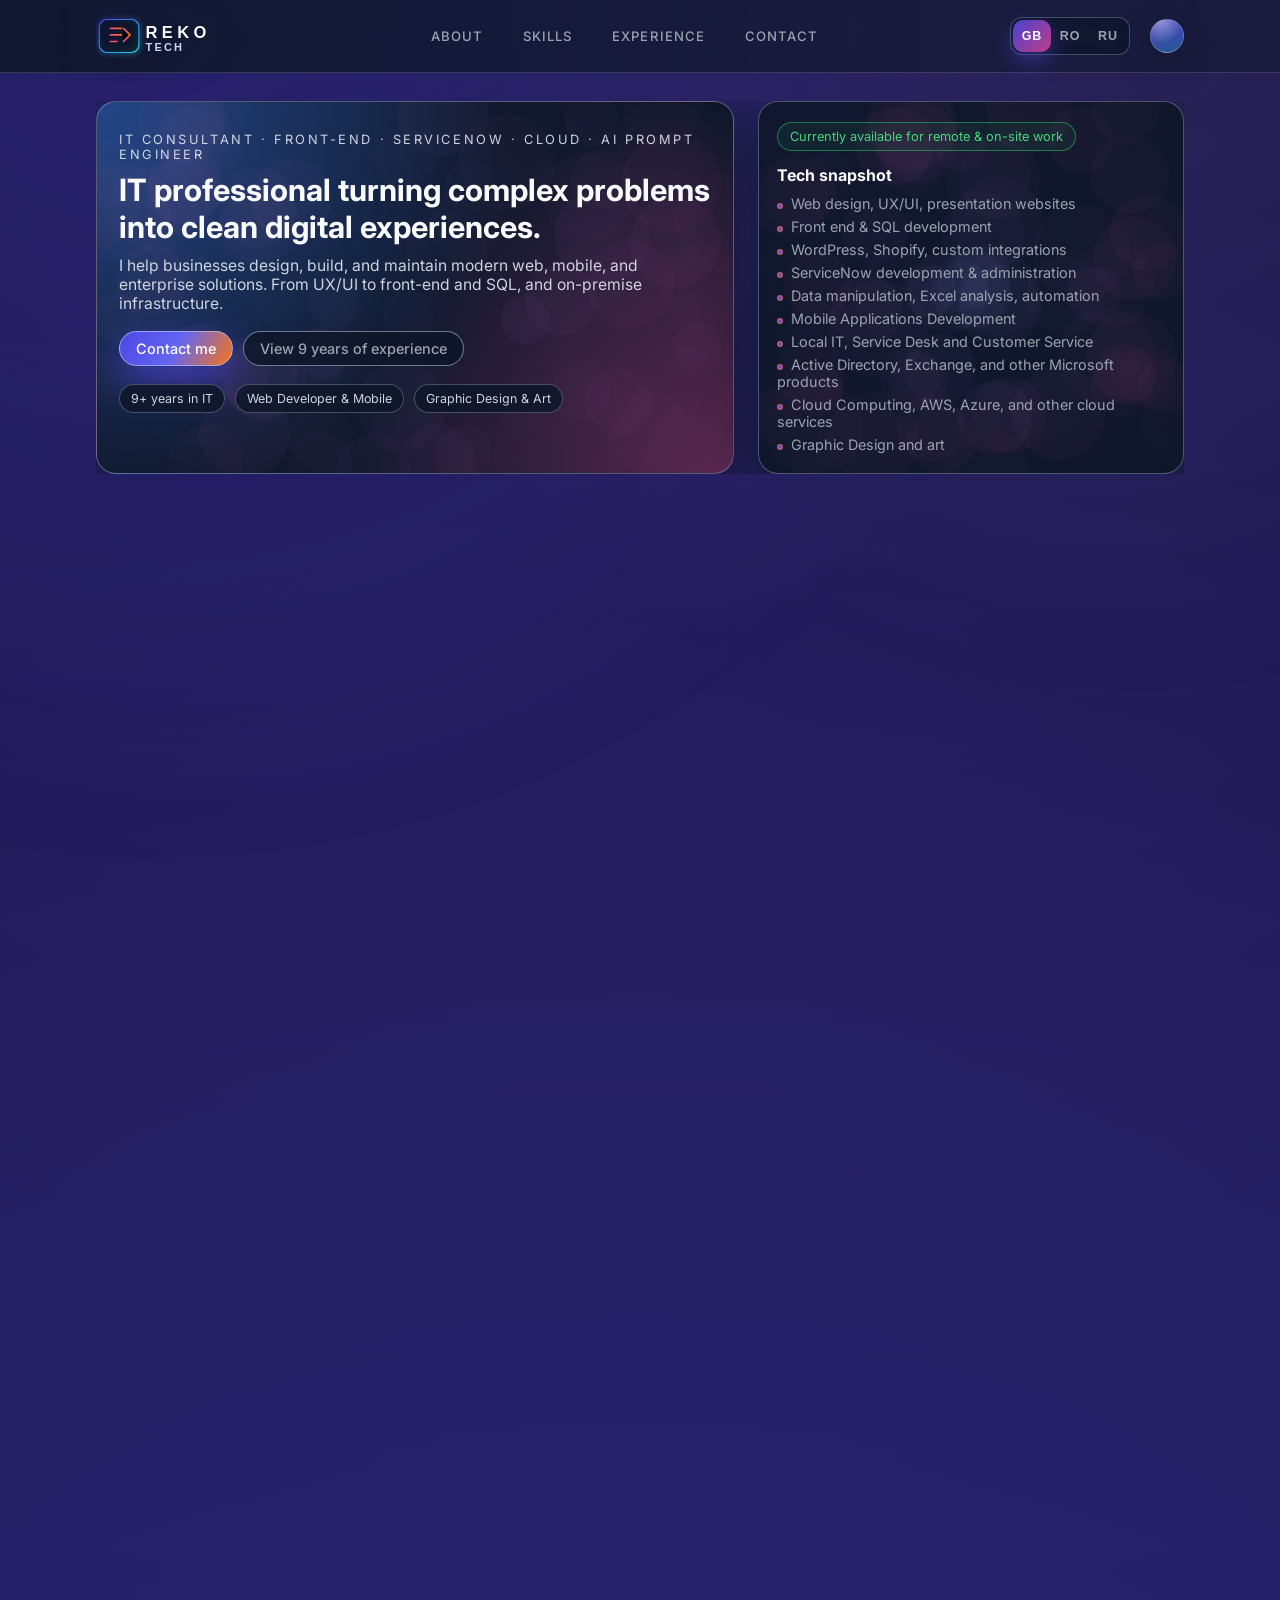
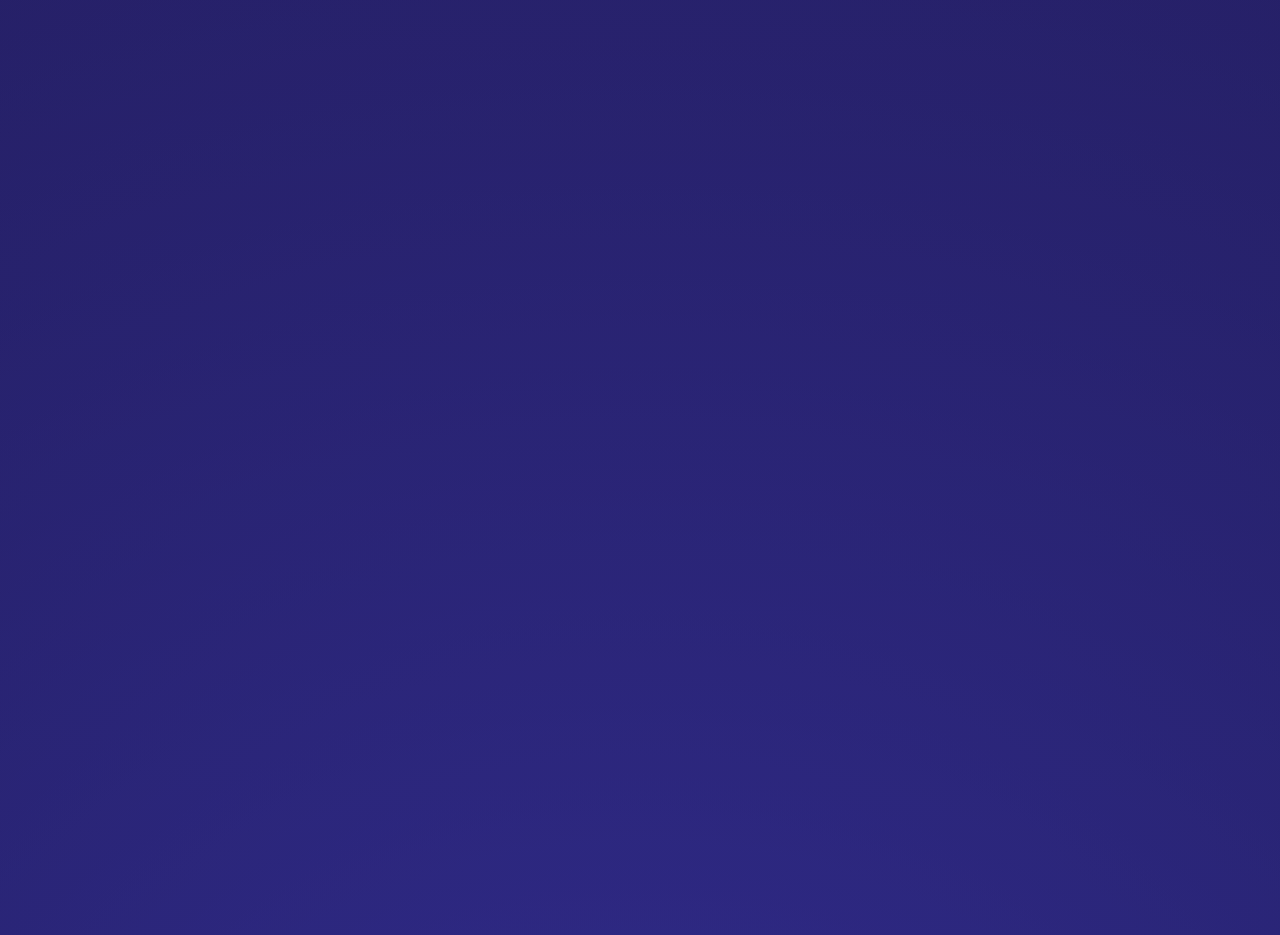
==== commit 9e22eaaf: "Added Russian Language - Test" ====
--- a/index.html
+++ b/index.html
@@ -1,5 +1,6 @@
 <!DOCTYPE html>
 <html lang="en">
+
 <head>
     <meta charset="UTF-8" />
     <meta name="viewport" content="width=device-width, initial-scale=1.0" />
@@ -8,8 +9,10 @@
     <link rel="stylesheet" href="assets/css/styles.css" />
     <link rel="preconnect" href="https://fonts.googleapis.com" />
     <link rel="preconnect" href="https://fonts.gstatic.com" crossorigin />
-    <link href="https://fonts.googleapis.com/css2?family=Inter:wght@300;400;500;600;700&display=swap" rel="stylesheet" />
+    <link href="https://fonts.googleapis.com/css2?family=Inter:wght@300;400;500;600;700&display=swap"
+        rel="stylesheet" />
 </head>
+
 <body>
     <div id="page-top"></div>
     <header class="site-header">
@@ -24,7 +27,8 @@
                 <a href="#contact" data-i18n="nav_contact">Contact</a>
             </nav>
             <div class="header-actions">
-                <button class="menu-toggle" aria-label="Toggle navigation" aria-controls="mobileNav" aria-expanded="false">
+                <button class="menu-toggle" aria-label="Toggle navigation" aria-controls="mobileNav"
+                    aria-expanded="false">
                     <span class="menu-line"></span>
                     <span class="menu-line"></span>
                     <span class="menu-line"></span>
@@ -32,6 +36,7 @@
                 <div class="lang-toggle" role="group" aria-label="Language toggle">
                     <button class="lang-btn active" type="button" data-lang="en" aria-pressed="true">GB</button>
                     <button class="lang-btn" type="button" data-lang="ro" aria-pressed="false">RO</button>
+                    <button class="lang-btn" type="button" data-lang="ru" aria-pressed="false">RU</button>
                 </div>
                 <button class="theme-toggle" aria-label="Toggle theme" data-i18n-aria="theme_toggle"></button>
             </div>
@@ -59,15 +64,18 @@
                 <div class="hero-grid">
                     <div class="hero-main">
                         <canvas class="hero-fluid hero-liquid"></canvas>
-                        <p class="hero-tag" data-i18n="hero_tag">IT Consultant · Front-End · ServiceNow · Cloud · AI Prompt Engineer</p>
-                        <h1 data-i18n="hero_title">IT professional turning complex problems into clean digital experiences.</h1>
+                        <p class="hero-tag" data-i18n="hero_tag">IT Consultant · Front-End · ServiceNow · Cloud · AI
+                            Prompt Engineer</p>
+                        <h1 data-i18n="hero_title">IT professional turning complex problems into clean digital
+                            experiences.</h1>
                         <p class="hero-sub" data-i18n="hero_sub">
                             I help businesses design, build, and maintain modern web, mobile, and enterprise
                             solutions. From UX/UI to front-end and SQL, and on‑premise infrastructure.
                         </p>
                         <div class="hero-actions">
                             <a href="#contact" class="btn primary" data-i18n="hero_cta_primary">Contact me</a>
-                            <a href="#experience" class="btn ghost" data-i18n="hero_cta_secondary">View 9 years of experience</a>
+                            <a href="#experience" class="btn ghost" data-i18n="hero_cta_secondary">View 9 years of
+                                experience</a>
                         </div>
                         <div class="hero-meta">
                             <span data-i18n="hero_meta_1">9+ years in IT</span>
@@ -102,7 +110,8 @@
                 </div>
                 <div class="about-grid">
                     <p data-i18n="about_body_1">
-                        Hello, my name is Bogdan Cameniță and I am an IT professional with 9+ years of hands‑on experience across software
+                        Hello, my name is Bogdan Cameniță and I am an IT professional with 9+ years of hands‑on
+                        experience across software
                         development, IT operations, and digital transformation. I move comfortably between
                         design, code, and infrastructure and a background in Customer Service.
                     </p>
@@ -145,7 +154,7 @@
                             <li data-i18n="skills_card3_li1">Financial app setup (e.g. SmartBill)</li>
                             <li data-i18n="skills_card3_li2">Business application roll‑outs</li>
                             <li data-i18n="skills_card3_li3">Excel power‑user, data analysis</li>
-                            <li data-i18n="skills_card3_li4">Data manipulation &amp; reporting</li>  
+                            <li data-i18n="skills_card3_li4">Data manipulation &amp; reporting</li>
                         </ul>
                     </article>
                     <article class="pill-card">
@@ -169,7 +178,8 @@
                     <article class="timeline-item">
                         <div class="timeline-meta">
                             <span class="timeline-period" data-i18n="exp1_period">Jan 2025 – Present</span>
-                            <span class="timeline-role" data-i18n="exp1_role">Senior Technical Engineer – Aurachain</span>
+                            <span class="timeline-role" data-i18n="exp1_role">Senior Technical Engineer –
+                                Aurachain</span>
                         </div>
                         <p data-i18n="exp1_desc">
                             Operating the Aurachain low-code platform, troubleshooting and resolving
@@ -179,7 +189,8 @@
                     <article class="timeline-item">
                         <div class="timeline-meta">
                             <span class="timeline-period" data-i18n="exp2_period">Feb 2022 – May 2024</span>
-                            <span class="timeline-role" data-i18n="exp2_role">Senior Technical Engineer – Oracle Romania, Bucharest</span>
+                            <span class="timeline-role" data-i18n="exp2_role">Senior Technical Engineer – Oracle
+                                Romania, Bucharest</span>
                         </div>
                         <p data-i18n="exp2_desc">
                             Part of the EMEA Fusion B2B Service team, covering Fusion Service Cloud components
@@ -190,7 +201,8 @@
                     <article class="timeline-item">
                         <div class="timeline-meta">
                             <span class="timeline-period" data-i18n="exp3_period">Jul 2021 – Aug 2021</span>
-                            <span class="timeline-role" data-i18n="exp3_role">ServiceNow Developer – Infosys, Bucharest</span>
+                            <span class="timeline-role" data-i18n="exp3_role">ServiceNow Developer – Infosys,
+                                Bucharest</span>
                         </div>
                         <p data-i18n="exp3_desc">
                             Developed and configured ServiceNow modules and workflows, implemented catalog
@@ -201,7 +213,8 @@
                     <article class="timeline-item">
                         <div class="timeline-meta">
                             <span class="timeline-period" data-i18n="exp4_period">Nov 2020 – Apr 2021</span>
-                            <span class="timeline-role" data-i18n="exp4_role">ServiceNow Administrator – Stefanini, Bucharest</span>
+                            <span class="timeline-role" data-i18n="exp4_role">ServiceNow Administrator – Stefanini,
+                                Bucharest</span>
                         </div>
                         <p data-i18n="exp4_desc">
                             Administered and optimized ServiceNow instances, customized forms and lists,
@@ -212,7 +225,8 @@
                     <article class="timeline-item">
                         <div class="timeline-meta">
                             <span class="timeline-period" data-i18n="exp5_period">Dec 2018 – Nov 2020</span>
-                            <span class="timeline-role" data-i18n="exp5_role">Service Desk Engineer L1/2 – Stefanini, Bucharest</span>
+                            <span class="timeline-role" data-i18n="exp5_role">Service Desk Engineer L1/2 – Stefanini,
+                                Bucharest</span>
                         </div>
                         <p data-i18n="exp5_desc">
                             Provided L1/L2 support for end users, troubleshooting hardware, software, and
@@ -223,7 +237,8 @@
                     <article class="timeline-item">
                         <div class="timeline-meta">
                             <span class="timeline-period" data-i18n="exp6_period">Sep 2016 – Mar 2018</span>
-                            <span class="timeline-role" data-i18n="exp6_role">Spirit Order Support Escalations – CGS Romania</span>
+                            <span class="timeline-role" data-i18n="exp6_role">Spirit Order Support Escalations – CGS
+                                Romania</span>
                         </div>
                         <p data-i18n="exp6_desc">
                             Handled complex Order Management escalations, investigated incidents across
@@ -237,18 +252,12 @@
             <section class="section" id="contact">
                 <div class="section-header">
                     <h2 data-i18n="contact_title">Contact</h2>
-                    <p data-i18n="contact_sub">Tell me briefly what you need and I’ll get back with concrete options.</p>
+                    <p data-i18n="contact_sub">Tell me briefly what you need and I’ll get back with concrete options.
+                    </p>
                 </div>
                 <div class="contact-grid">
-                    <form
-                        id="contactForm"
-                        class="contact-form"
-                        name="contact"
-                        method="POST"
-                        data-netlify="true"
-                        netlify-honeypot="bot-field"
-                        autocomplete="on"
-                    >
+                    <form id="contactForm" class="contact-form" name="contact" method="POST" data-netlify="true"
+                        netlify-honeypot="bot-field" autocomplete="on">
                         <input type="hidden" name="form-name" value="contact" />
                         <div class="honeypot" aria-hidden="true">
                             <label>
@@ -259,17 +268,20 @@
                         <div class="field-row">
                             <div class="field">
                                 <label for="name" data-i18n="contact_name_label">Name</label>
-                                <input id="name" name="name" type="text" placeholder="Your name" data-i18n-placeholder="contact_name_placeholder" required />
+                                <input id="name" name="name" type="text" placeholder="Your name"
+                                    data-i18n-placeholder="contact_name_placeholder" required />
                             </div>
                             <div class="field">
                                 <label for="email" data-i18n="contact_email_label">Email</label>
-                                <input id="email" name="email" type="email" placeholder="you@example.com" data-i18n-placeholder="contact_email_placeholder" required />
+                                <input id="email" name="email" type="email" placeholder="you@example.com"
+                                    data-i18n-placeholder="contact_email_placeholder" required />
                             </div>
                         </div>
                         <div class="field-row">
                             <div class="field">
                                 <label for="company" data-i18n="contact_company_label">Company (optional)</label>
-                                <input id="company" name="company" type="text" placeholder="Your company" data-i18n-placeholder="contact_company_placeholder" />
+                                <input id="company" name="company" type="text" placeholder="Your company"
+                                    data-i18n-placeholder="contact_company_placeholder" />
                             </div>
                             <div class="field">
                                 <label for="topic" data-i18n="contact_topic_label">What do you need?</label>
@@ -285,7 +297,9 @@
                         </div>
                         <div class="field">
                             <label for="message" data-i18n="contact_message_label">Project details</label>
-                            <textarea id="message" name="message" rows="4" placeholder="Short description, goals, timelines..." data-i18n-placeholder="contact_message_placeholder"></textarea>
+                            <textarea id="message" name="message" rows="4"
+                                placeholder="Short description, goals, timelines..."
+                                data-i18n-placeholder="contact_message_placeholder"></textarea>
                         </div>
                         <button class="btn primary full" type="submit" data-i18n="contact_submit">Send request</button>
                         <p class="form-status" id="contactStatus" aria-live="polite"></p>
@@ -293,32 +307,33 @@
                     <aside class="contact-aside">
                         <h3 data-i18n="contact_links_title">Direct links</h3>
                         <div class="contact-links">
-                            <a class="contact-link-card github" href="https://github.com/bogdanca" target="_blank" rel="noopener">
+                            <a class="contact-link-card github" href="https://github.com/bogdanca" target="_blank"
+                                rel="noopener">
                                 <span class="contact-icon">GH</span>
                                 <div class="contact-link-body">
                                     <strong data-i18n="contact_github_title">GitHub</strong>
-                                    <p data-i18n="contact_github_desc">Peek at current builds, experiments, and in-progress ideas.</p>
+                                    <p data-i18n="contact_github_desc">Peek at current builds, experiments, and
+                                        in-progress ideas.</p>
                                 </div>
                                 <span class="contact-link-arrow">↗</span>
                             </a>
-                            <a class="contact-link-card linkedin" href="https://www.linkedin.com/in/bogdan-camenita" target="_blank" rel="noopener">
+                            <a class="contact-link-card linkedin" href="https://www.linkedin.com/in/bogdan-camenita"
+                                target="_blank" rel="noopener">
                                 <span class="contact-icon">in</span>
                                 <div class="contact-link-body">
                                     <strong data-i18n="contact_linkedin_title">LinkedIn</strong>
-                                    <p data-i18n="contact_linkedin_desc">See recommendations, roles, and the full IT journey.</p>
+                                    <p data-i18n="contact_linkedin_desc">See recommendations, roles, and the full IT
+                                        journey.</p>
                                 </div>
                                 <span class="contact-link-arrow">↗</span>
                             </a>
-                            <a
-                                class="contact-link-card gmail"
-                                href="#"
-                                data-email="Y2FtZW5pdGFib2dkYW5AZ21haWwuY29t"
-                                data-email-scheme="mailto"
-                            >
+                            <a class="contact-link-card gmail" href="#" data-email="Y2FtZW5pdGFib2dkYW5AZ21haWwuY29t"
+                                data-email-scheme="mailto">
                                 <span class="contact-icon">✉</span>
                                 <div class="contact-link-body">
                                     <strong data-i18n="contact_gmail_title">Gmail</strong>
-                                    <p data-i18n="contact_gmail_desc">Drop a direct brief and get a reply with tailored next steps.</p>
+                                    <p data-i18n="contact_gmail_desc">Drop a direct brief and get a reply with tailored
+                                        next steps.</p>
                                 </div>
                                 <span class="contact-link-arrow">→</span>
                             </a>
@@ -336,4 +351,5 @@
 
     <script src="assets/js/main.js"></script>
 </body>
-</html>
+
+</html>
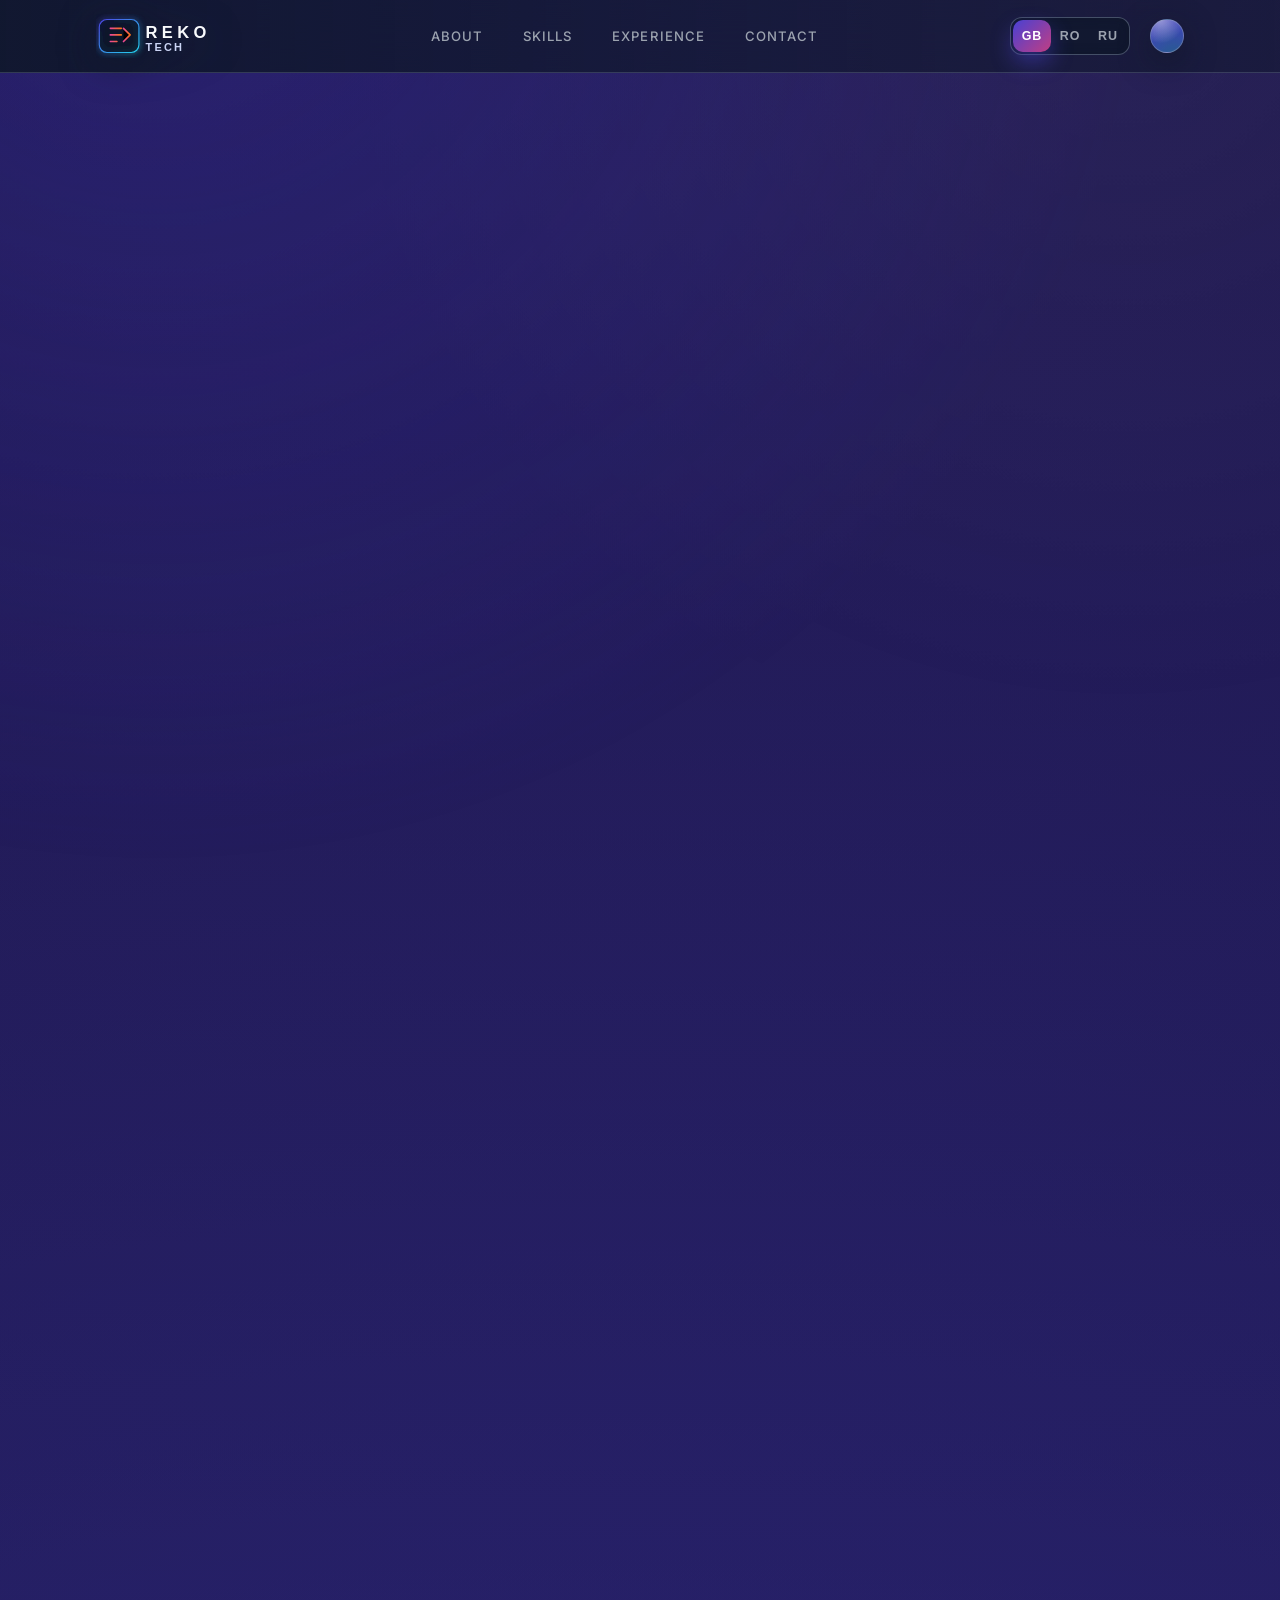
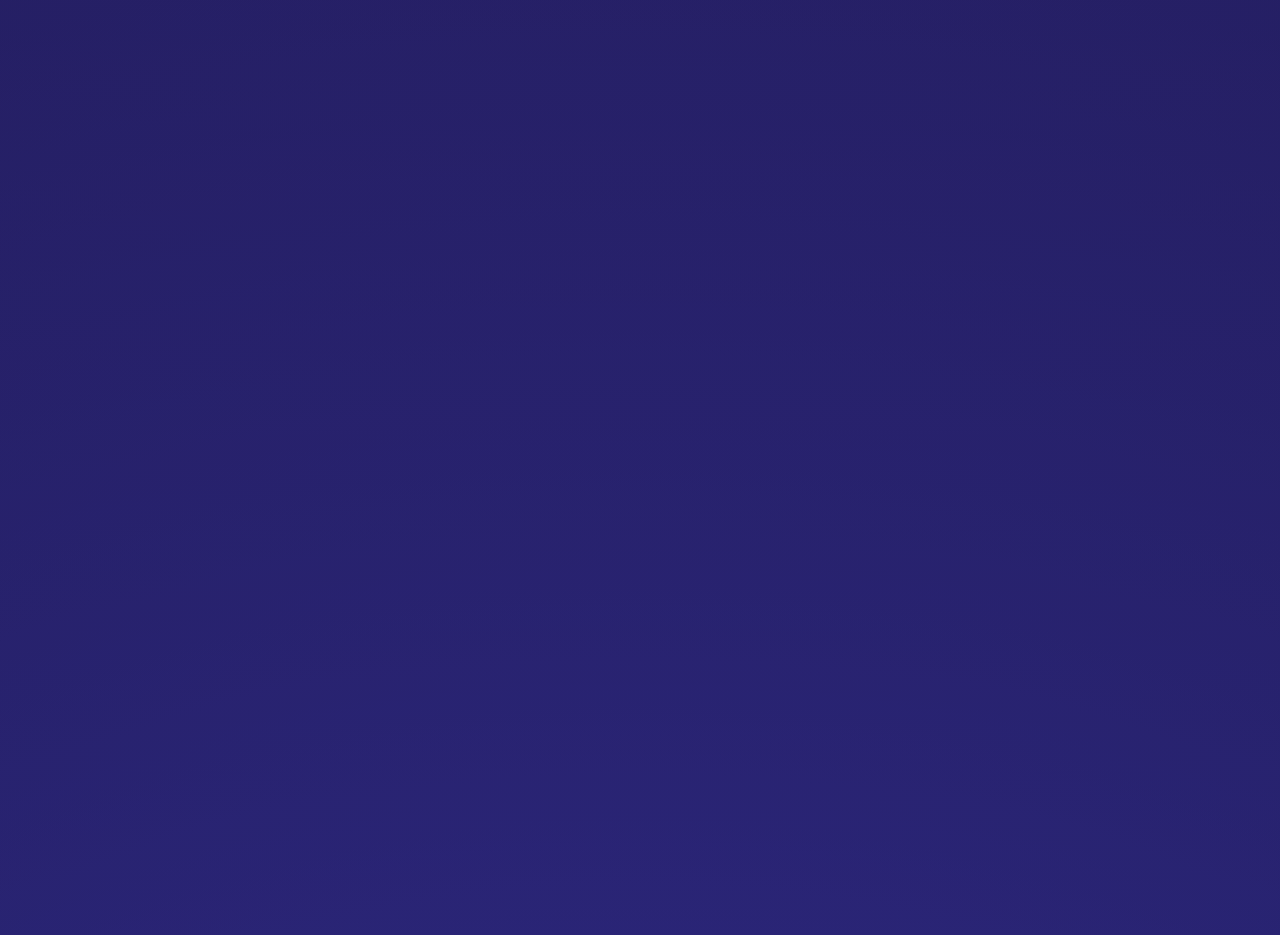
==== commit a30ba759: "Add files via upload" ====
--- a/index.html
+++ b/index.html
@@ -5,7 +5,7 @@
     <meta charset="UTF-8" />
     <meta name="viewport" content="width=device-width, initial-scale=1.0" />
     <title>Reko Tech</title>
-    <link id="dynamic-favicon" rel="icon" type="image/svg+xml" href="" />
+    <link rel="icon" type="image/svg+xml" href="assets/img/favicon.svg" />
     <link rel="stylesheet" href="assets/css/styles.css" />
     <link rel="preconnect" href="https://fonts.googleapis.com" />
     <link rel="preconnect" href="https://fonts.gstatic.com" crossorigin />
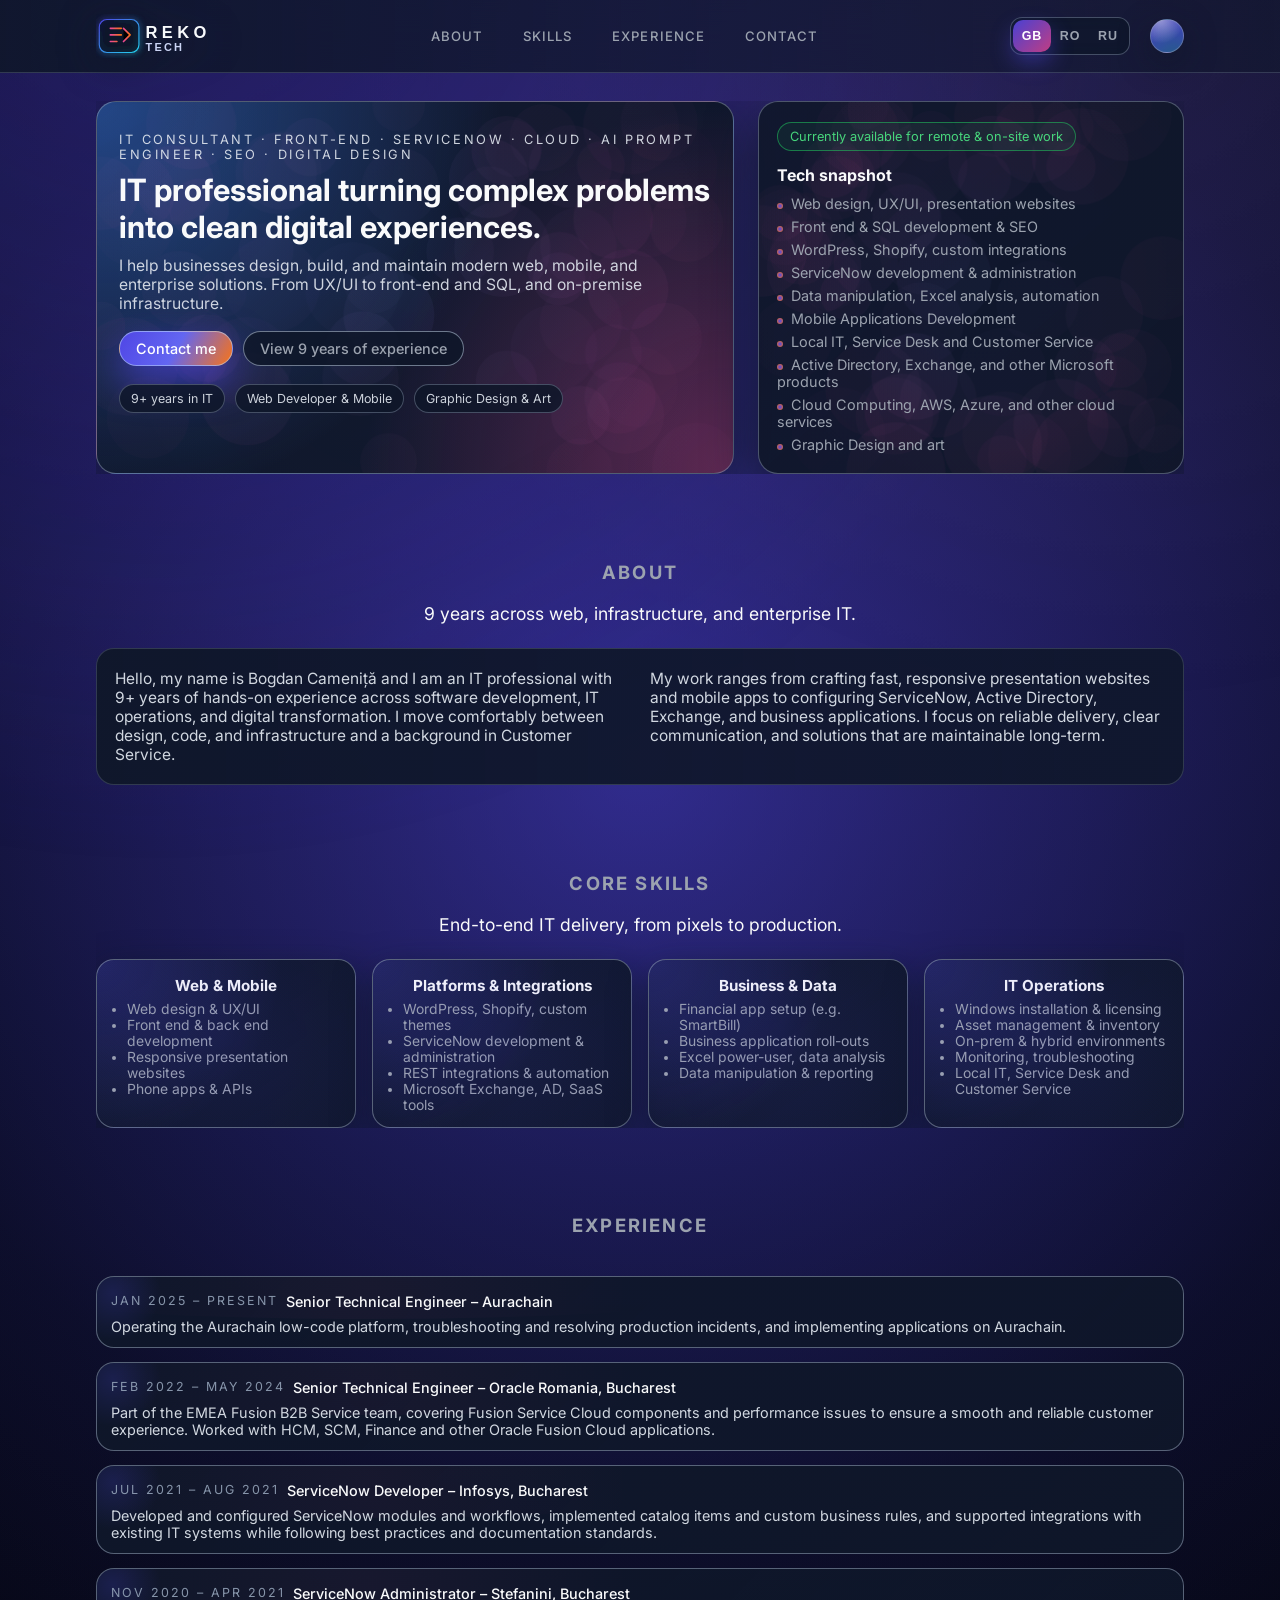
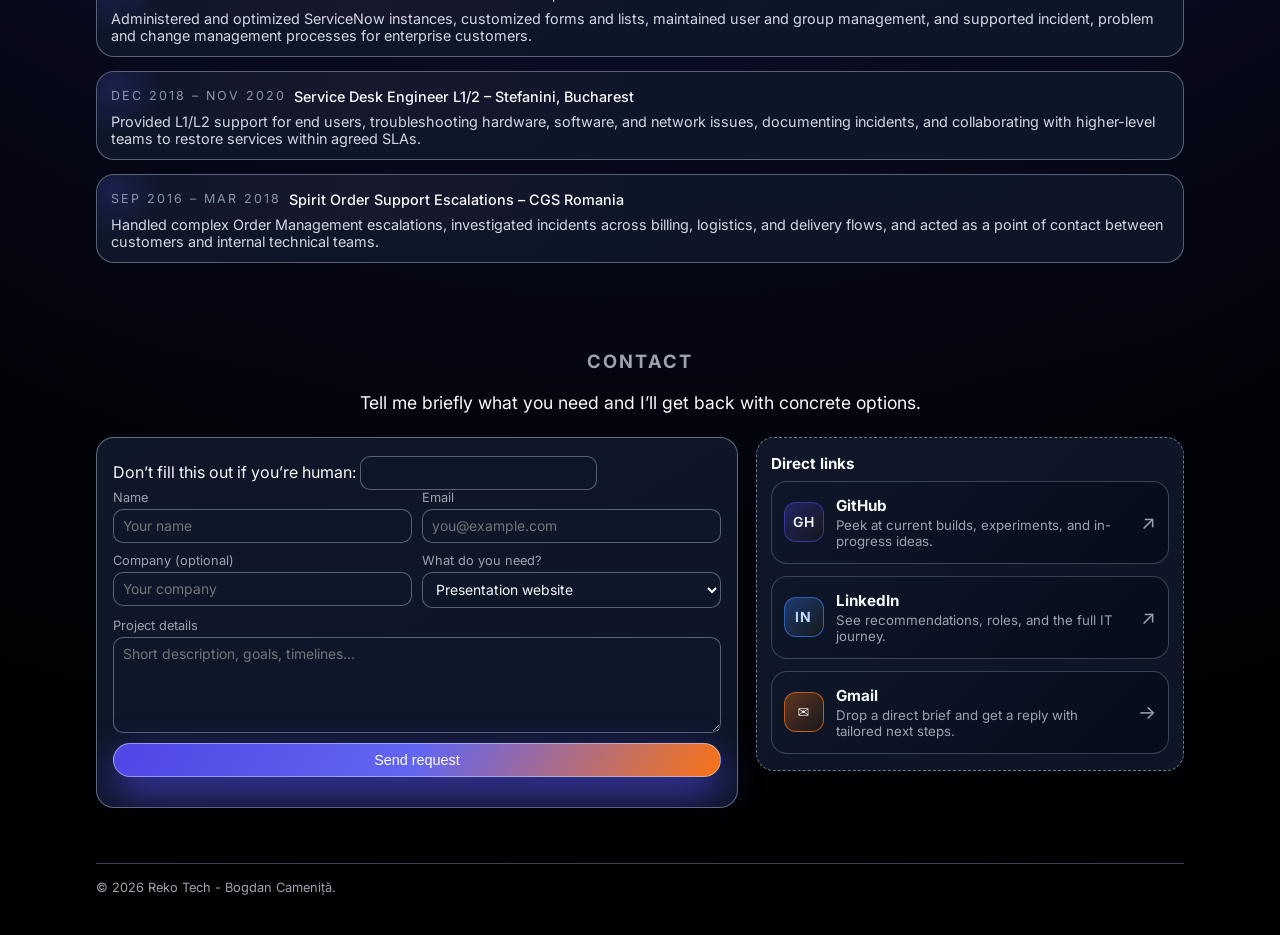
==== commit 935fba0a: "Add files via upload" ====
--- a/index.html
+++ b/index.html
@@ -2,6 +2,15 @@
 <html lang="en">
 
 <head>
+    <!-- Google tag (gtag.js) -->
+    <script async src="https://www.googletagmanager.com/gtag/js?id=AW-17837171565"></script>
+    <script>
+        window.dataLayer = window.dataLayer || [];
+        function gtag() { dataLayer.push(arguments); }
+        gtag('js', new Date());
+
+        gtag('config', 'AW-17837171565');
+    </script>
     <meta charset="UTF-8" />
     <meta name="viewport" content="width=device-width, initial-scale=1.0" />
     <title>Reko Tech</title>
@@ -65,7 +74,7 @@
                     <div class="hero-main">
                         <canvas class="hero-fluid hero-liquid"></canvas>
                         <p class="hero-tag" data-i18n="hero_tag">IT Consultant · Front-End · ServiceNow · Cloud · AI
-                            Prompt Engineer</p>
+                            Prompt Engineer · SEO · Digital Design</p>
                         <h1 data-i18n="hero_title">IT professional turning complex problems into clean digital
                             experiences.</h1>
                         <p class="hero-sub" data-i18n="hero_sub">
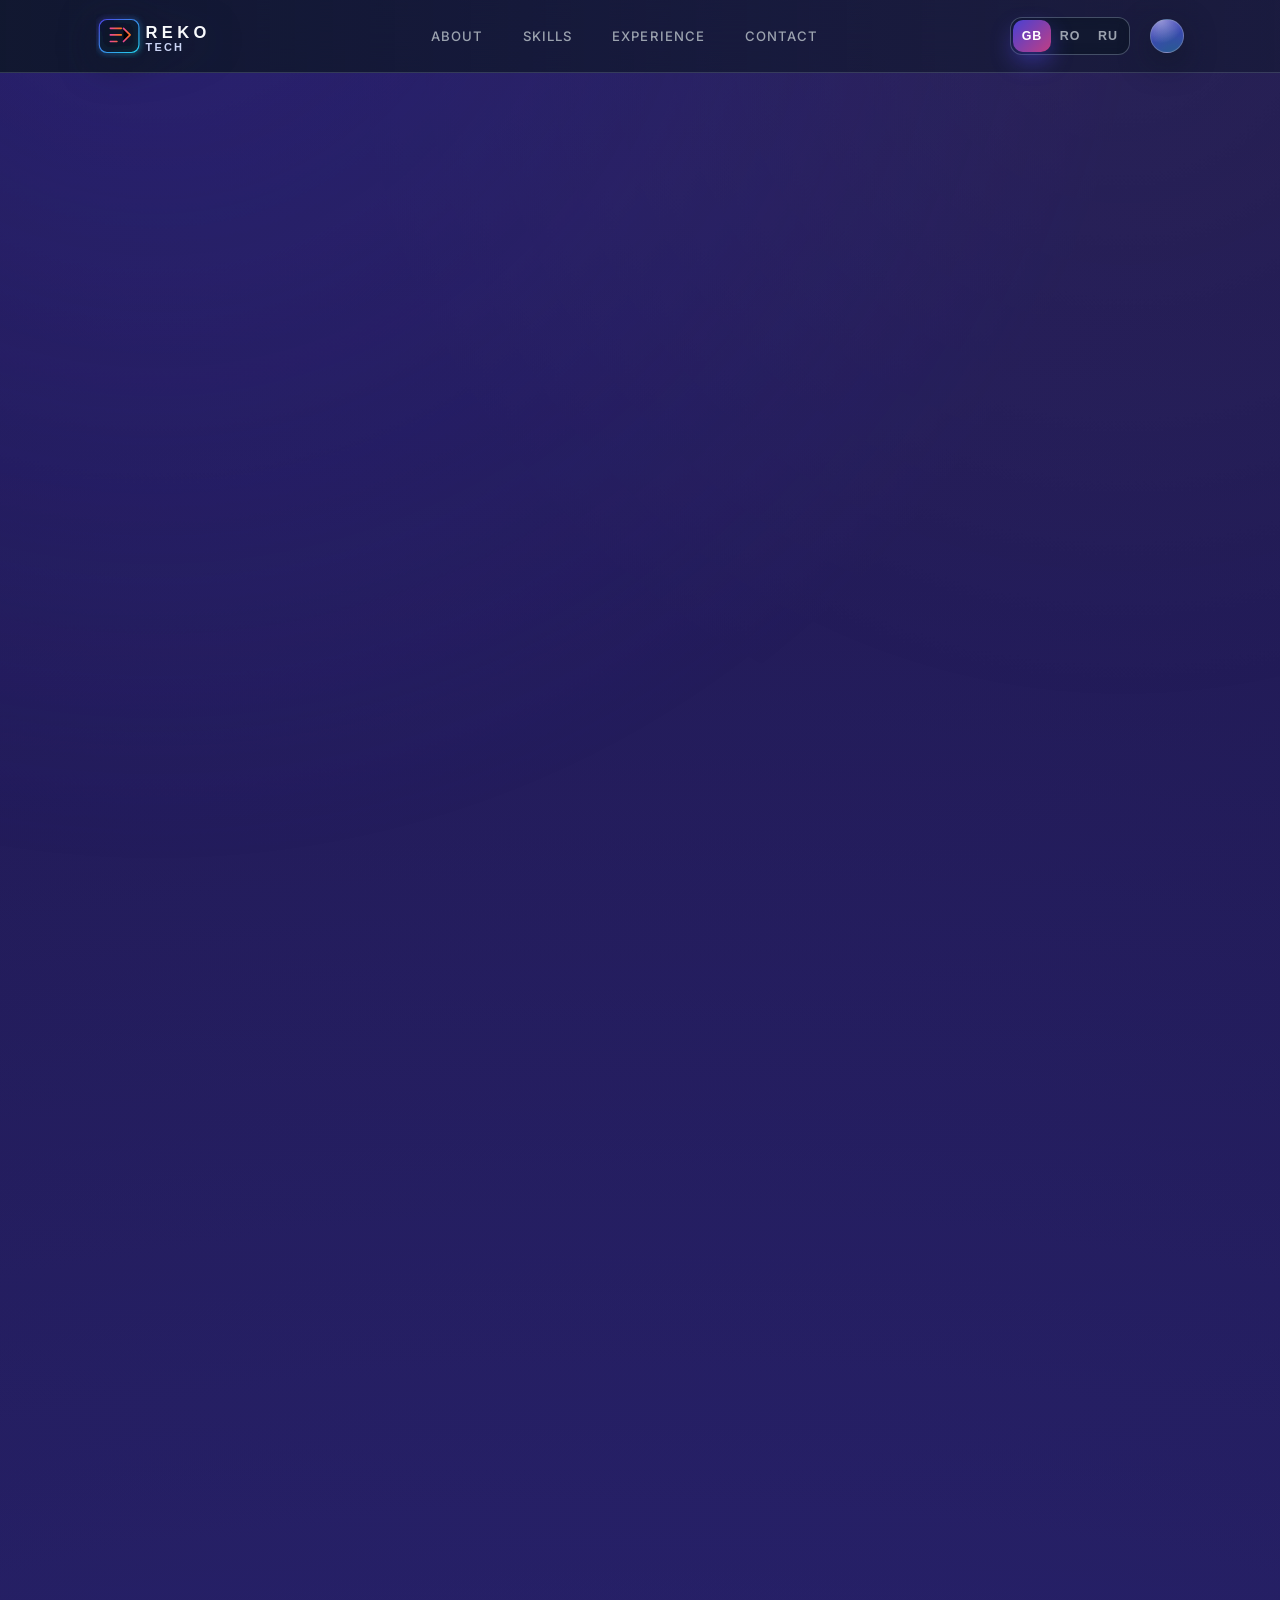
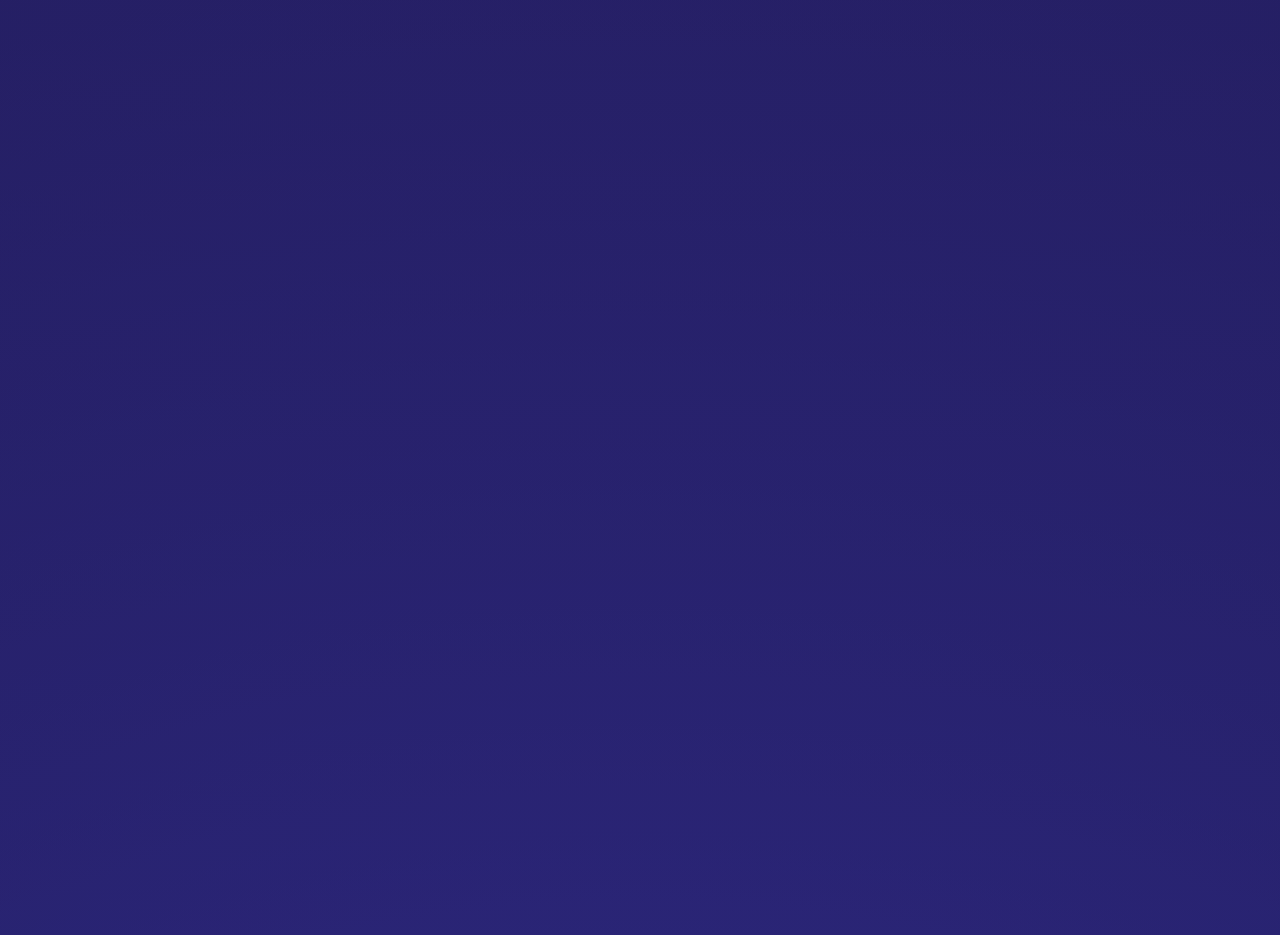
==== commit 3512f18b: "Add files via upload" ====
--- a/index.html
+++ b/index.html
@@ -10,6 +10,20 @@
         gtag('js', new Date());
 
         gtag('config', 'AW-17837171565');
+    </script>
+    <script>
+        function gtag_report_conversion(url) {
+            var callback = function () {
+                if (typeof (url) != 'undefined') {
+                    window.location = url;
+                }
+            };
+            gtag('event', 'conversion', {
+                'send_to': 'AW-17837171565/13NXCNXAu9kbEO3GtrlC',
+                'event_callback': callback
+            });
+            return false;
+        }
     </script>
     <meta charset="UTF-8" />
     <meta name="viewport" content="width=device-width, initial-scale=1.0" />
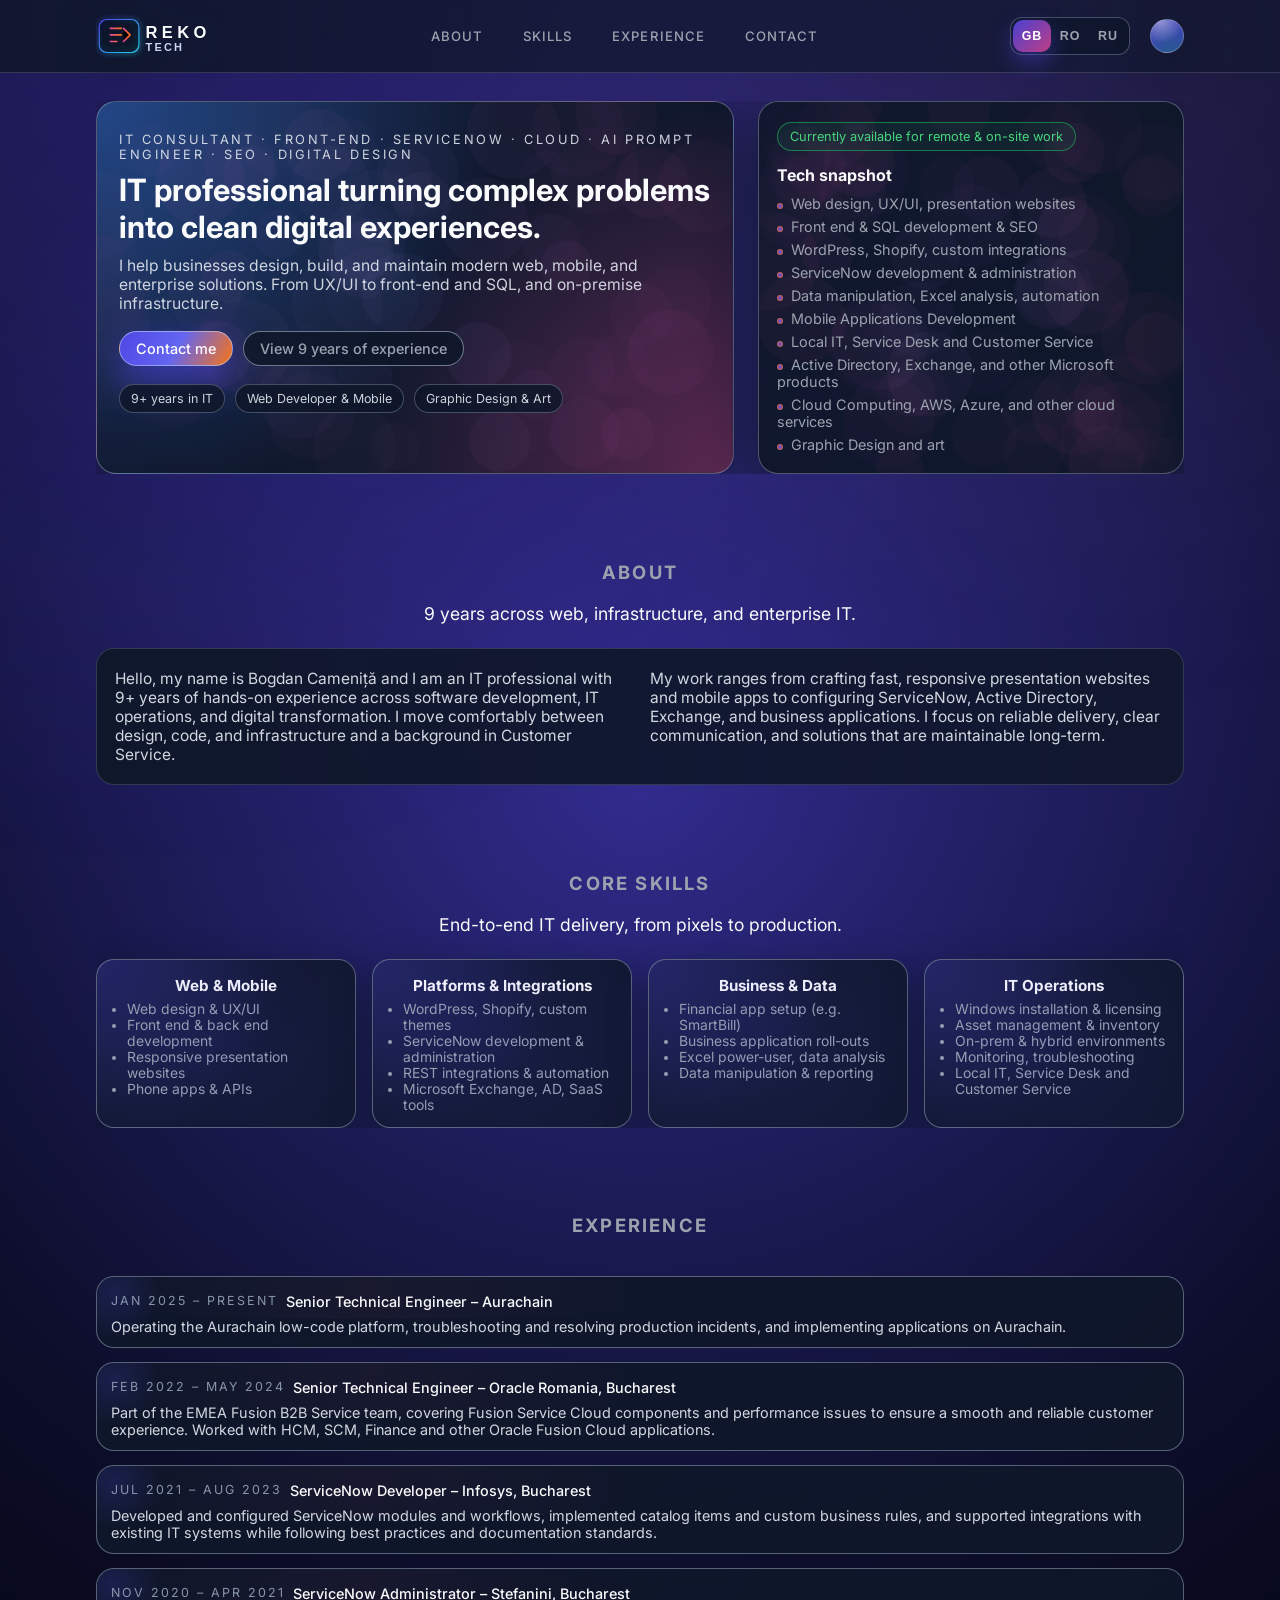
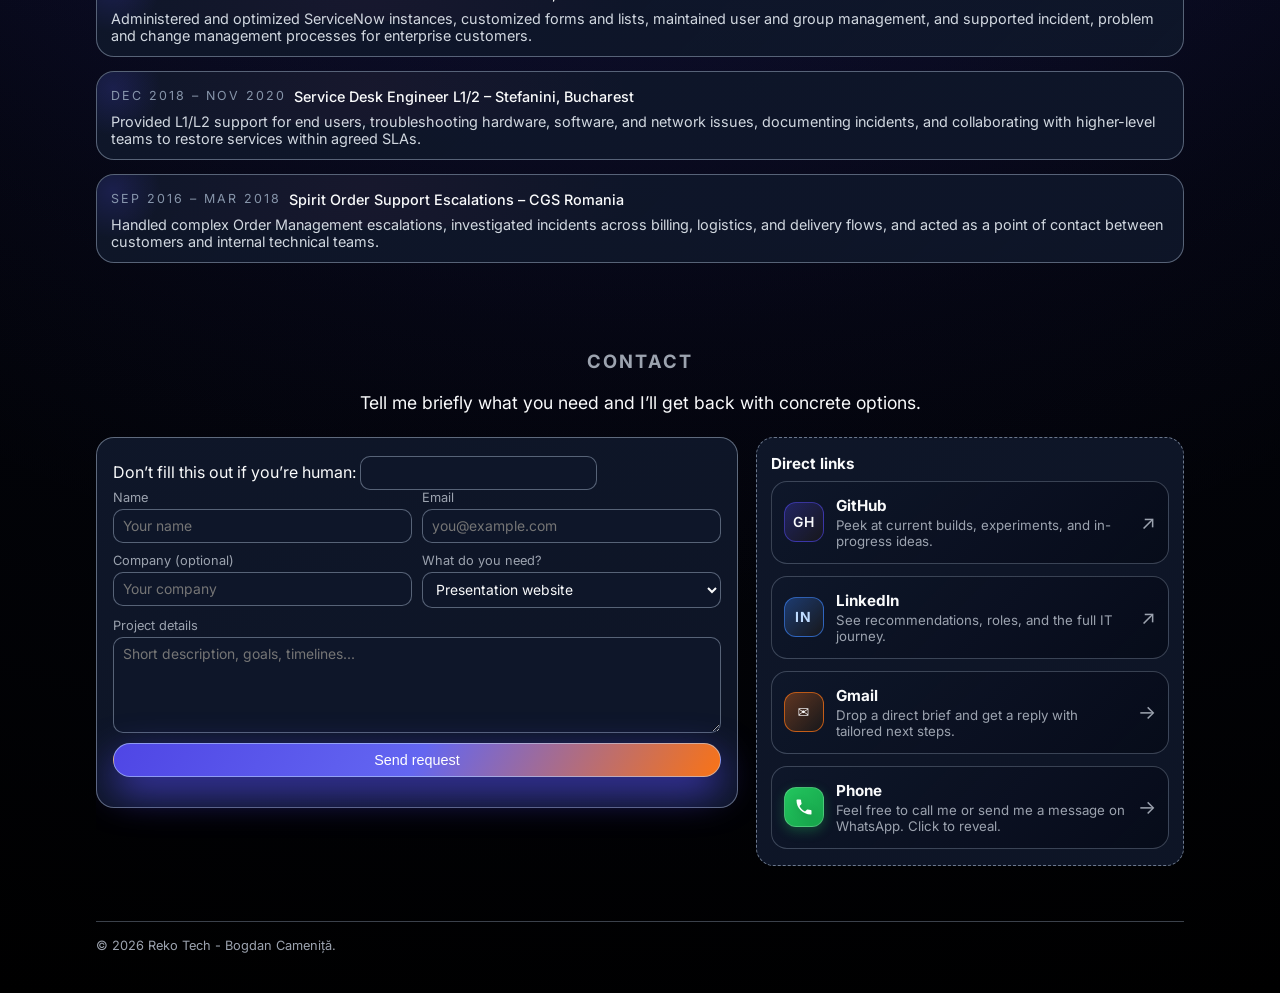
==== commit 8223d447: "added phone no" ====
--- a/index.html
+++ b/index.html
@@ -360,6 +360,21 @@
                                 </div>
                                 <span class="contact-link-arrow">→</span>
                             </a>
+                            <a class="contact-link-card phone" href="#" data-phone="KzQwIDc2MTE3MjEyMQ=="
+                                data-phone-scheme="tel">
+                                <span class="contact-icon">
+                                    <svg viewBox="0 0 24 24" width="20" height="20" fill="currentColor">
+                                        <path
+                                            d="M6.62,10.79C8.06,13.62 10.38,15.94 13.21,17.38L15.41,15.18C15.69,14.9 16.08,14.82 16.43,14.93C17.55,15.3 18.75,15.5 20,15.5A1,1 0 0,1 21,16.5V20A1,1 0 0,1 20,21A17,17 0 0,1 3,4A1,1 0 0,1 4,3H7.5A1,1 0 0,1 8.5,4C8.5,5.25 8.7,6.45 9.07,7.57C9.18,7.92 9.1,8.31 8.82,8.59L6.62,10.79Z" />
+                                    </svg>
+                                </span>
+                                <div class="contact-link-body">
+                                    <strong data-i18n="contact_phone_title">Phone</strong>
+                                    <p data-i18n="contact_phone_desc">Feel free to call me or send me a message on
+                                        WhatsApp. Click to reveal.</p>
+                                </div>
+                                <span class="contact-link-arrow">→</span>
+                            </a>
                         </div>
                     </aside>
                 </div>
--- a/assets/css/styles.css
+++ b/assets/css/styles.css
@@ -108,13 +108,13 @@
 body {
   min-height: 100vh;
   background:
-      radial-gradient(circle at var(--bg-pointer-x) var(--bg-pointer-y),
-        rgba(var(--bg-pointer-color-rgb), 0.55) 0%,
-        rgba(var(--bg-pointer-color-rgb), 0.35) 18%,
-        rgba(var(--bg-pointer-color-rgb), 0.12) 42%,
-        rgba(var(--bg-pointer-color-rgb), 0.04) 60%,
-        transparent 75%),
-      radial-gradient(circle at top, var(--bg-grad-highlight) 0%, var(--bg-grad-base) 45%, #000 100%);
+    radial-gradient(circle at var(--bg-pointer-x) var(--bg-pointer-y),
+      rgba(var(--bg-pointer-color-rgb), 0.55) 0%,
+      rgba(var(--bg-pointer-color-rgb), 0.35) 18%,
+      rgba(var(--bg-pointer-color-rgb), 0.12) 42%,
+      rgba(var(--bg-pointer-color-rgb), 0.04) 60%,
+      transparent 75%),
+    radial-gradient(circle at top, var(--bg-grad-highlight) 0%, var(--bg-grad-base) 45%, #000 100%);
   position: relative;
   z-index: 0;
   overflow-x: hidden;
@@ -145,12 +145,9 @@
 
 body.tilt-enabled .hero-liquid {
   will-change: transform;
-  transform: translate3d(
-      calc(var(--tilt-shift-x) * var(--liquid-shift-multiplier)),
+  transform: translate3d(calc(var(--tilt-shift-x) * var(--liquid-shift-multiplier)),
       calc(var(--tilt-shift-y) * var(--liquid-shift-multiplier)),
-      0)
-    rotateX(calc(var(--tilt-rotate-pitch) * var(--liquid-rotate-multiplier)))
-    rotateY(calc(var(--tilt-rotate-roll) * var(--liquid-rotate-multiplier)));
+      0) rotateX(calc(var(--tilt-rotate-pitch) * var(--liquid-rotate-multiplier))) rotateY(calc(var(--tilt-rotate-roll) * var(--liquid-rotate-multiplier)));
   transition: transform 0.25s ease;
 }
 
@@ -158,9 +155,11 @@
   0% {
     transform: scale(1);
   }
+
   50% {
     transform: scale(1.05);
   }
+
   100% {
     transform: scale(1);
   }
@@ -605,18 +604,22 @@
     transform: scale(1);
     box-shadow: 0 10px 30px rgba(15, 23, 42, 0.6);
   }
+
   25% {
     transform: scale(1.04);
     box-shadow: 0 12px 32px rgba(79, 70, 229, 0.75);
   }
+
   40% {
     transform: scale(0.99);
     box-shadow: 0 9px 26px rgba(15, 23, 42, 0.65);
   }
+
   60% {
     transform: scale(1.03);
     box-shadow: 0 11px 31px rgba(79, 70, 229, 0.72);
   }
+
   100% {
     transform: scale(1);
     box-shadow: 0 10px 30px rgba(15, 23, 42, 0.6);
@@ -629,21 +632,25 @@
     opacity: 0.75;
     filter: blur(0px);
   }
+
   25% {
     transform: scale(1.015);
     opacity: 0.92;
     filter: blur(1px);
   }
+
   50% {
     transform: scale(1.03);
     opacity: 1;
     filter: blur(2px);
   }
+
   75% {
     transform: scale(1.015);
     opacity: 0.92;
     filter: blur(1px);
   }
+
   100% {
     transform: scale(1);
     opacity: 0.75;
@@ -829,7 +836,7 @@
   mix-blend-mode: screen;
 }
 
-.hero-main > * {
+.hero-main>* {
   position: relative;
   z-index: 1;
 }
@@ -849,7 +856,7 @@
   mix-blend-mode: screen;
 }
 
-.hero-card > * {
+.hero-card>* {
   position: relative;
   z-index: 1;
 }
@@ -1070,9 +1077,11 @@
   0% {
     transform: translateY(0);
   }
+
   50% {
     transform: translateY(-4px);
   }
+
   100% {
     transform: translateY(0);
   }
@@ -1082,9 +1091,11 @@
   0% {
     transform: rotate(0deg) scale(1);
   }
+
   50% {
     transform: rotate(180deg) scale(1.08);
   }
+
   100% {
     transform: rotate(360deg) scale(1);
   }
@@ -1397,6 +1408,17 @@
   border-color: rgba(249, 115, 22, 0.7);
 }
 
+.contact-link-card.phone .contact-icon {
+  background: linear-gradient(135deg, #22c55e, #16a34a);
+  border-color: rgba(255, 255, 255, 0.2);
+  color: white;
+  box-shadow: 0 4px 12px rgba(34, 197, 94, 0.3);
+}
+
+.contact-link-card.phone .contact-icon svg {
+  filter: drop-shadow(0 2px 4px rgba(0, 0, 0, 0.2));
+}
+
 .contact-hint {
   margin: 12px 0 0;
   font-size: 0.78rem;
@@ -1408,9 +1430,11 @@
   0% {
     box-shadow: 0 0 0 0 rgba(79, 70, 229, 0.6);
   }
+
   70% {
     box-shadow: 0 0 0 8px rgba(79, 70, 229, 0);
   }
+
   100% {
     box-shadow: 0 0 0 0 rgba(79, 70, 229, 0);
   }
@@ -1505,4 +1529,4 @@
   .field-row {
     grid-template-columns: minmax(0, 1fr);
   }
-}
+}
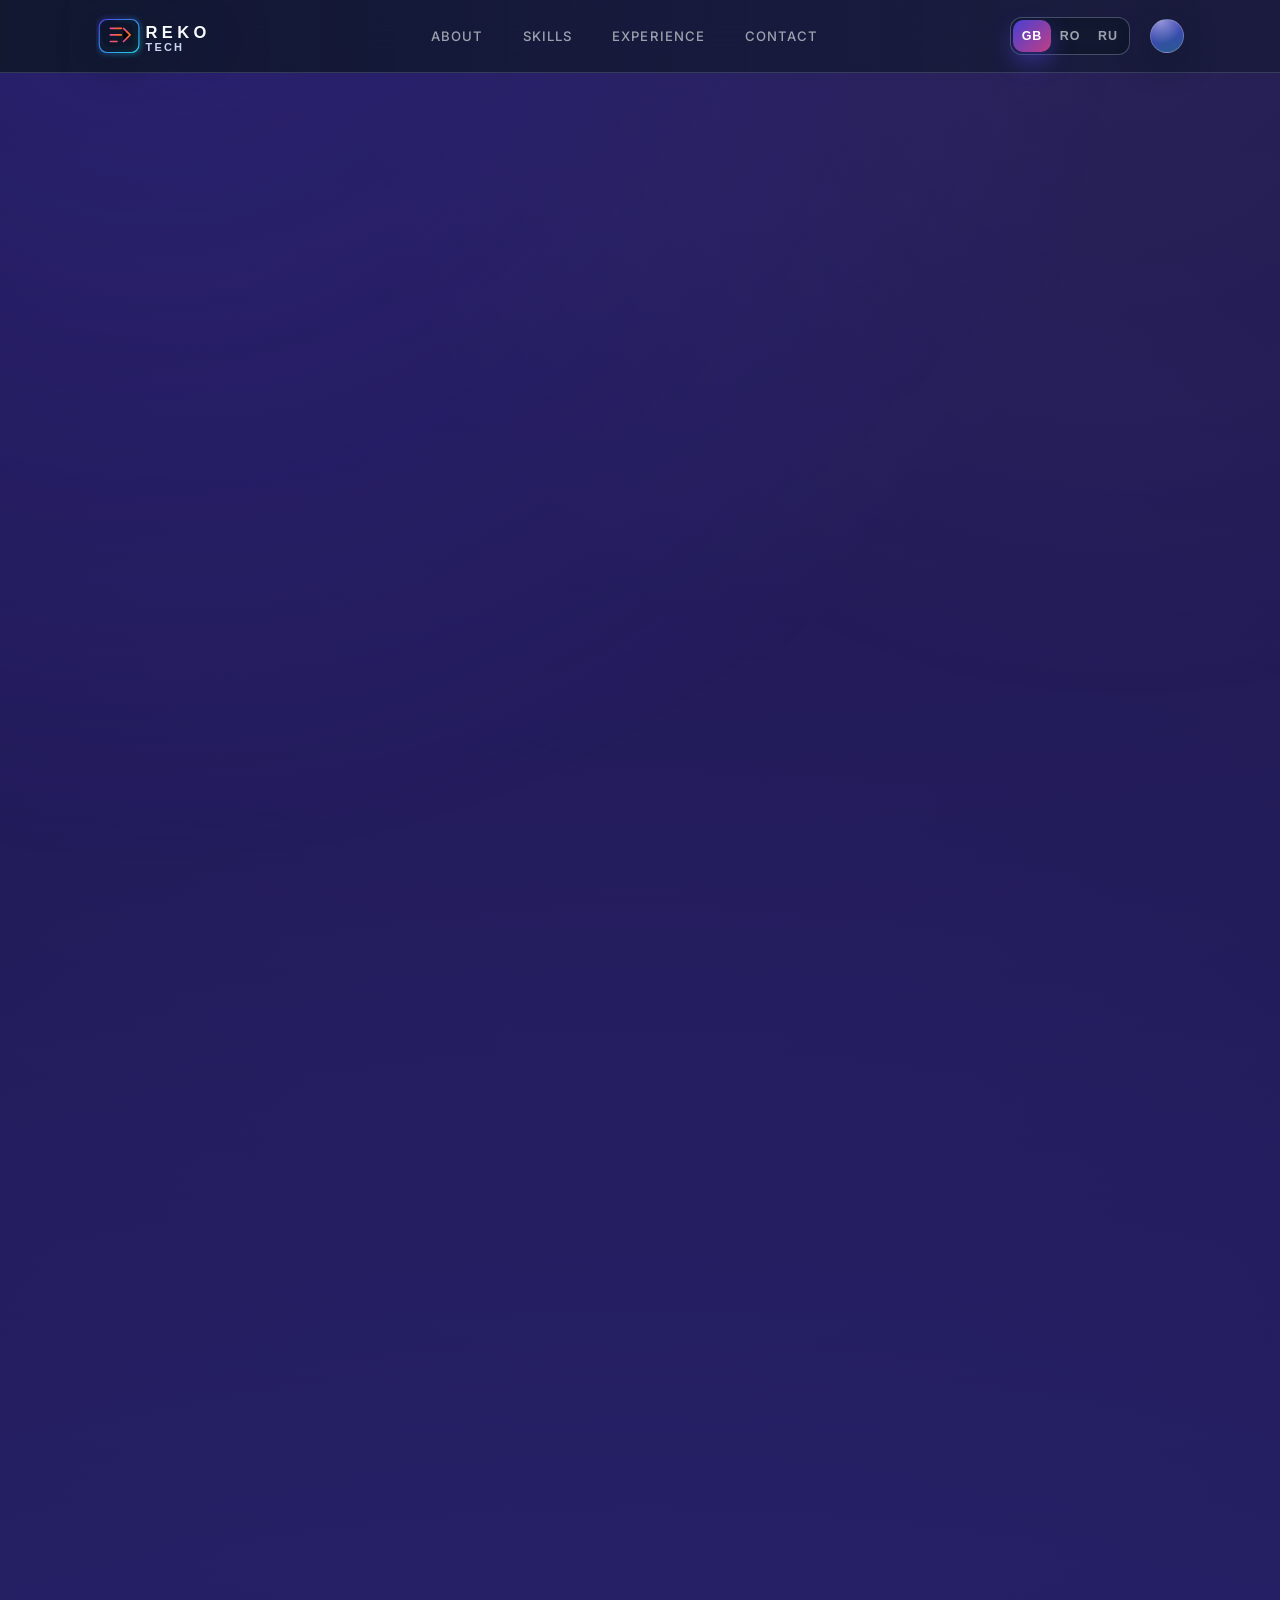
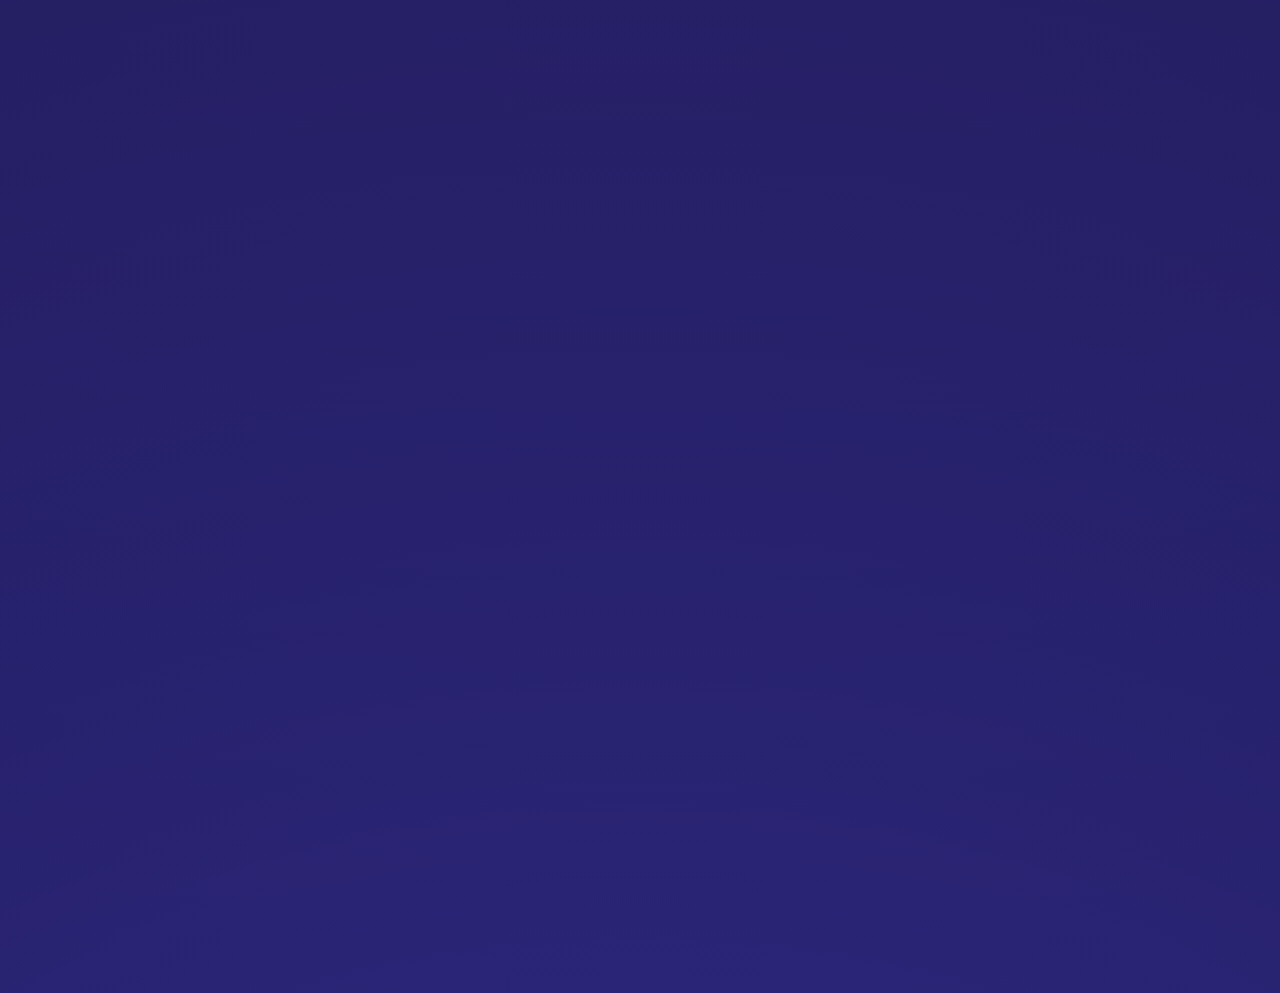
==== commit b0d188bd: "Add files via upload" ====
--- a/index.html
+++ b/index.html
@@ -211,7 +211,7 @@
                     </article>
                     <article class="timeline-item">
                         <div class="timeline-meta">
-                            <span class="timeline-period" data-i18n="exp2_period">Feb 2022 – May 2024</span>
+                            <span class="timeline-period" data-i18n="exp2_period">Feb 2024 – May 2024</span>
                             <span class="timeline-role" data-i18n="exp2_role">Senior Technical Engineer – Oracle
                                 Romania, Bucharest</span>
                         </div>
